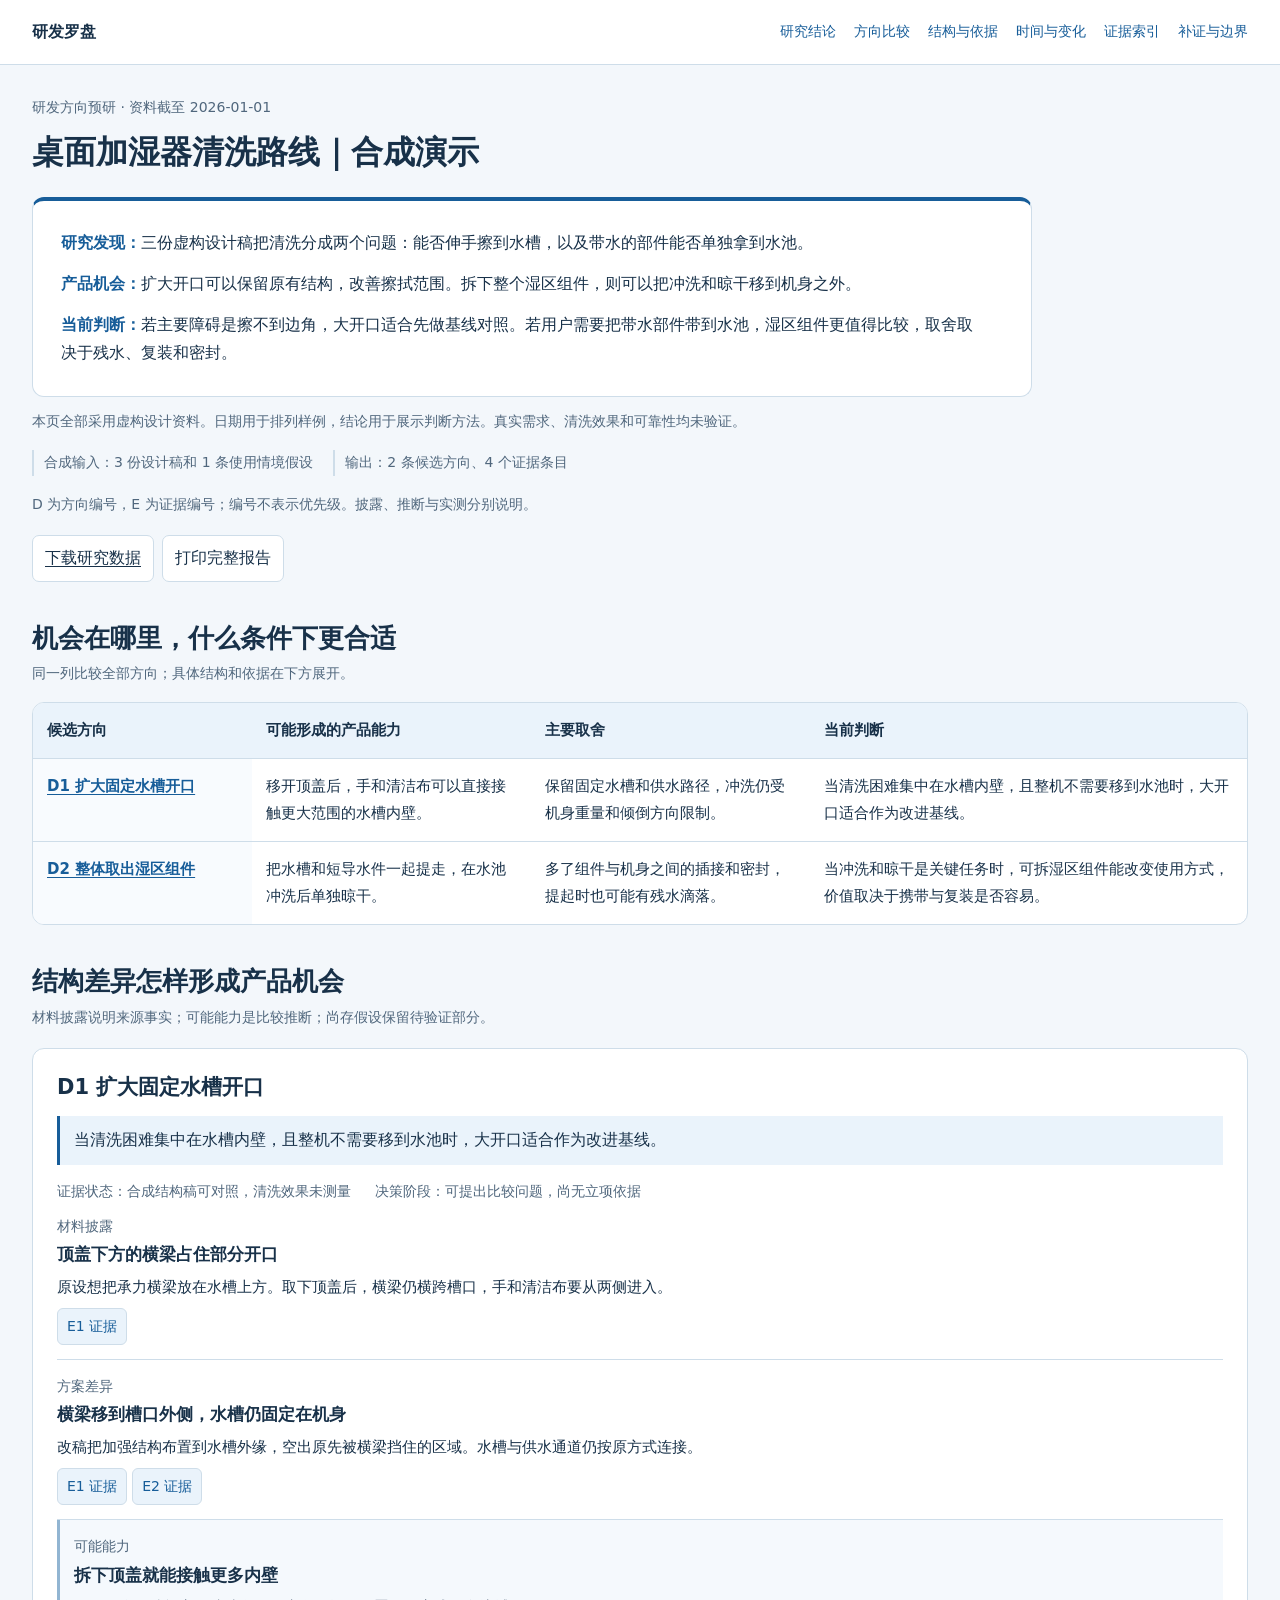
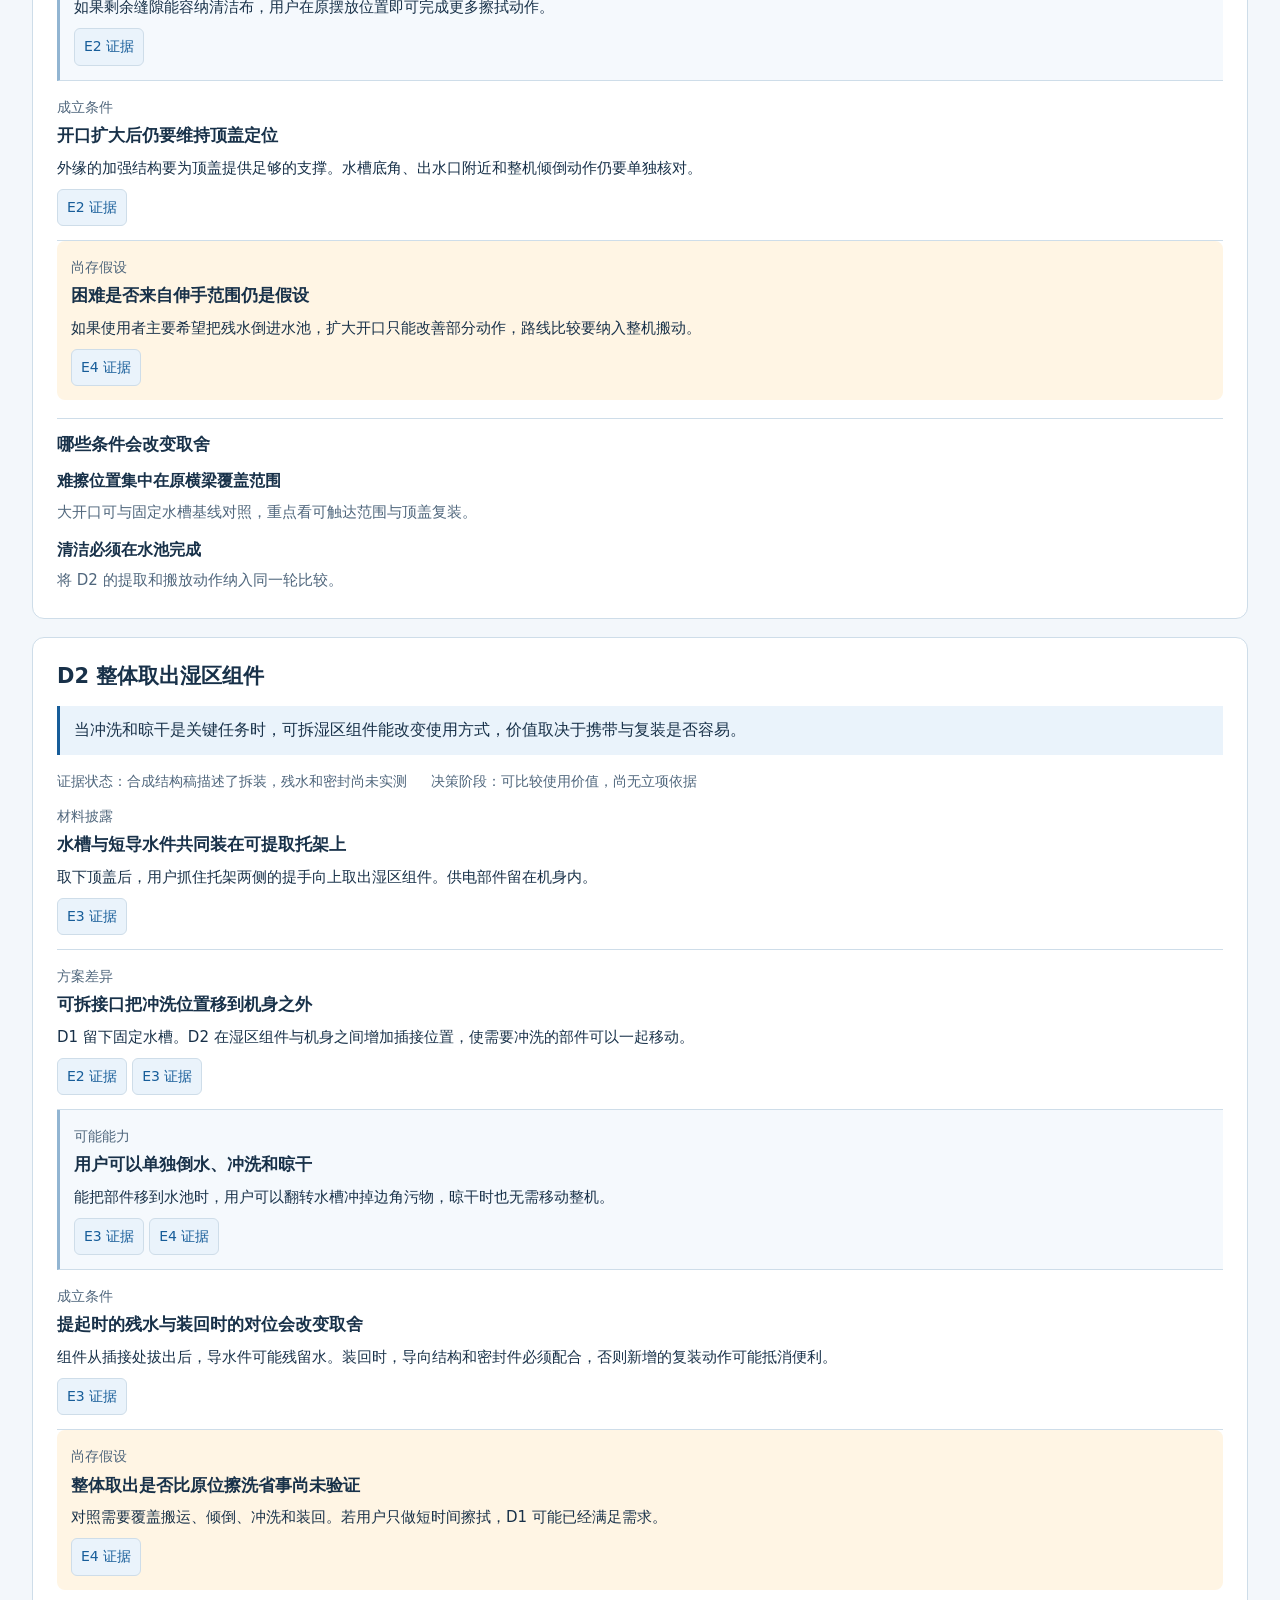
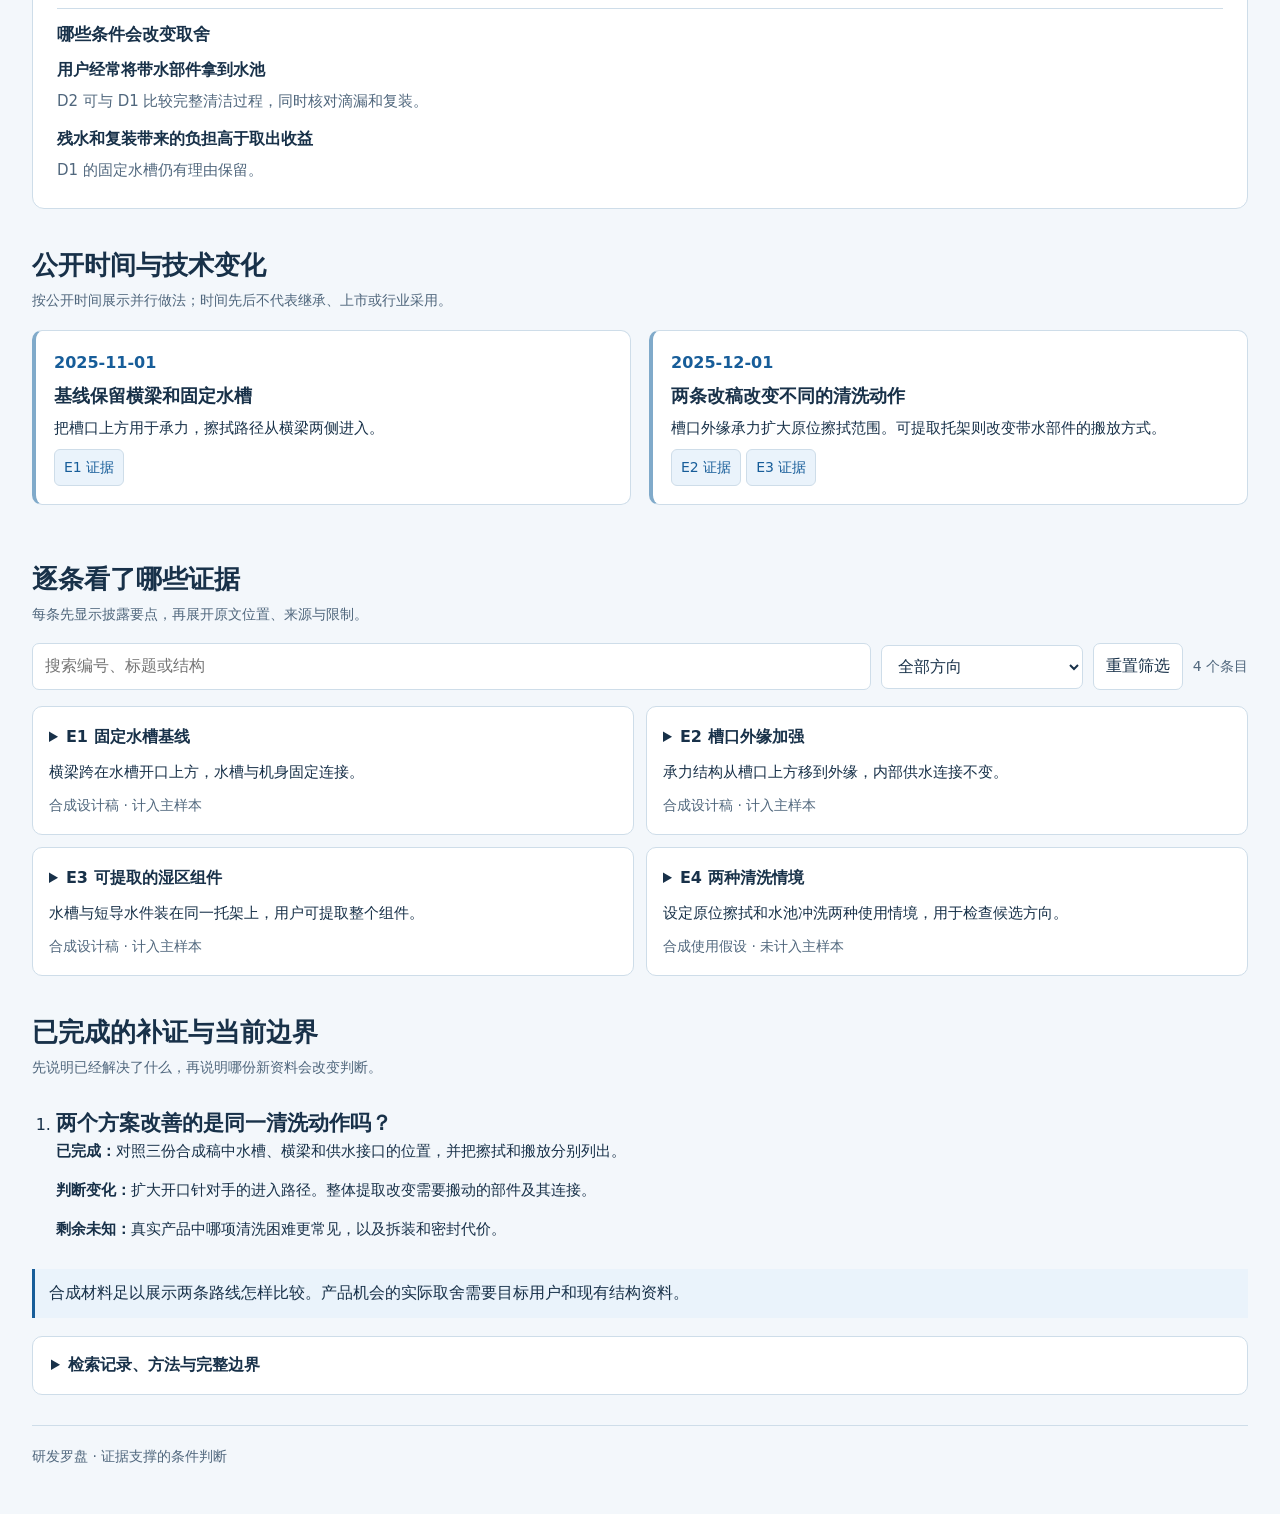
==== docs/index.html @ a33ac0f5 "Publish R&D Compass v0.3.1 with bilingual guides and offline demo" ====
<!doctype html>
<html lang="zh-CN"><head><meta charset="utf-8"><meta name="viewport" content="width=device-width,initial-scale=1"><title>桌面加湿器清洗路线｜合成演示</title><style>
:root{color-scheme:light;--paper:#fff;--wash:#f3f7fb;--ink:#183149;--muted:#50677d;--accent:#175d99;--line:#cedde9;--tint:#eaf3fb;--hypothesis:#fff5e4;--body:16px;--small:14px;--radius:12px;--space:24px;--motion:140ms}
*{box-sizing:border-box}p,li,td,dd{overflow-wrap:anywhere}.period,.route-grid>*{min-width:0}.figure-scroll{overflow-x:auto}.figure-hint{display:none}.figure-scroll img{min-width:600px}.figure-scroll:focus-visible{outline-offset:-3px}html{scroll-padding-top:94px;scroll-behavior:smooth}body{margin:0;background:var(--wash);color:var(--ink);font:var(--body)/1.8 "Microsoft YaHei UI","PingFang SC",system-ui,sans-serif}a{color:var(--accent);text-underline-offset:3px}button,input,select{font:inherit}button,summary{cursor:pointer}button,a,input,select{touch-action:manipulation}:focus-visible{outline:3px solid #3188cc;outline-offset:3px}[hidden]{display:none!important}h1,h2,h3,h4,p{margin:0}h1,h2,h3,h4{line-height:1.4}h1{font-size:32px;text-wrap:balance}h2{font-size:26px}h3{font-size:21px}h4{font-size:17px}p+p{margin-top:12px}.wrap{max-width:1240px;width:calc(100% - 64px);margin:auto}.top{position:sticky;top:0;z-index:10;background:var(--paper);border-bottom:1px solid var(--line)}.top .wrap{display:flex;gap:20px;align-items:center;justify-content:space-between;min-height:64px}.brand{font-weight:800;white-space:nowrap}.top nav{display:flex;gap:18px;flex-wrap:wrap}.top a{text-decoration:none;font-size:var(--small)}main{padding:30px 0 45px}.meta{color:var(--muted);font-size:var(--small);margin-bottom:10px}.executive{max-width:1000px;background:var(--paper);border:1px solid var(--line);border-top:4px solid var(--accent);border-radius:var(--radius);padding:28px;margin:22px 0 12px}.executive p{max-width:90ch}.executive strong{color:var(--accent)}.boundary,.key{font-size:var(--small);color:var(--muted);max-width:95ch}.key{margin-top:10px}.scope{display:flex;flex-wrap:wrap;gap:8px 20px;margin:16px 0;font-size:var(--small);color:var(--muted)}.scope span{border-left:2px solid var(--line);padding-left:10px}.toolbar{display:flex;gap:8px;flex-wrap:wrap;margin:18px 0}.btn,select,input{padding:8px 12px;border:1px solid var(--line);border-radius:7px;background:var(--paper);color:var(--ink);min-height:44px}.btn:hover{background:var(--tint);transition:background var(--motion)}section{margin-top:38px}.section-head{margin-bottom:16px}.section-head p{color:var(--muted);font-size:var(--small);margin-top:5px}.table-wrap{overflow:auto;background:var(--paper);border:1px solid var(--line);border-radius:var(--radius)}table{border-collapse:collapse;width:100%;table-layout:fixed;font-size:15px}th,td{text-align:left;padding:14px;vertical-align:top;border-bottom:1px solid var(--line);overflow-wrap:anywhere}thead th{background:var(--tint)}tbody tr:last-child>*{border-bottom:0}tbody th{width:18%;background:#f8fbfe}.comparison th:first-child{width:18%}.comparison [data-column="0"],.comparison [data-column="1"]{width:23%}.comparison [data-column="2"]{width:36%}.compare-control{display:none}.route{background:var(--paper);border:1px solid var(--line);border-radius:var(--radius);padding:24px;margin-top:18px;scroll-margin-top:92px}.judgment{border-left:3px solid var(--accent);padding:10px 14px;background:var(--tint);margin:14px 0}.states{display:flex;gap:10px 24px;flex-wrap:wrap;font-size:var(--small);color:var(--muted);margin:10px 0}.route-grid{display:grid;grid-template-columns:minmax(600px,1.1fr) minmax(0,1fr);gap:24px;align-items:start}.route-grid{row-gap:0}.route-grid>.steps{display:contents}.route-grid>figure{grid-column:1;grid-row:1 / span 2}.route-grid>.steps>li{grid-column:1 / -1}.route-grid>.steps>li:nth-child(1){grid-column:2;grid-row:1}.route-grid>.steps>li:nth-child(2){grid-column:2;grid-row:2}.steps li:nth-child(n+3) p{max-width:100ch}.route-grid.no-figure{grid-template-columns:1fr}.route-grid.no-figure>.steps>li{grid-column:1;grid-row:auto}.route figure{margin:0;border:1px solid var(--line);border-radius:10px;overflow:hidden}.route figure img{display:block;width:100%;height:auto;background:var(--wash)}figcaption{padding:12px;font-size:var(--small);color:var(--muted)}.steps{list-style:none;margin:0;padding:0}.steps li{padding:14px 0;border-bottom:1px solid var(--line)}.steps li:first-child{padding-top:0}.steps li:last-child{border:0}.step-role{font-size:var(--small);color:var(--muted);display:block;margin-bottom:4px}.steps p{font-size:15px;margin-top:7px}.steps li:nth-child(3){background:#f5f9fd;padding:14px;border-left:3px solid #92b5d2}.steps li:nth-child(5){background:var(--hypothesis);padding:14px;border-radius:8px}.e-link{display:inline-block;border:1px solid var(--line);border-radius:6px;background:var(--tint);padding:5px 9px;margin:7px 5px 0 0;font-size:var(--small);text-decoration:none;min-height:36px}.conditions{margin-top:18px;border-top:1px solid var(--line);padding-top:14px}.conditions h4{margin-bottom:8px}.conditions dl{margin:0}.conditions dt{font-weight:750;margin-top:10px}.conditions dd{margin:3px 0 0;color:var(--muted);font-size:15px}.timeline{list-style:none;display:grid;grid-template-columns:1fr 1fr;gap:18px;margin:0;padding:0}.timeline li{background:var(--paper);border:1px solid var(--line);border-left:4px solid #80aaca;border-radius:10px;padding:18px}.timeline time{font-variant-numeric:tabular-nums;color:var(--accent);font-weight:750}.timeline h3{font-size:18px;margin:6px 0}.timeline p{font-size:15px}.periods{display:grid;grid-template-columns:repeat(3,1fr);gap:14px;margin:18px 0}.period{background:var(--paper);border:1px solid var(--line);border-radius:10px;padding:18px}.period h3{font-size:18px;margin:6px 0}.period p{font-size:var(--small)}.filter{display:flex;gap:10px;align-items:center;flex-wrap:wrap;margin:16px 0}.filter input{flex:1;min-width:180px}.filter output{font-size:var(--small);color:var(--muted)}.evidence-list{display:grid;grid-template-columns:1fr 1fr;gap:12px}.evidence-item{border:1px solid var(--line);border-radius:10px;background:var(--paper);overflow:hidden;scroll-margin-top:94px}.evidence-item summary{padding:16px;list-style-position:inside}.evidence-item summary strong{font-size:16px}.e-summary{display:block;font-size:15px;font-weight:400;margin:7px 0}.e-meta{display:block;font-size:var(--small);color:var(--muted)}.e-detail{padding:0 18px 18px;font-size:15px}.e-detail p{margin-top:9px}.e-detail strong{color:var(--accent)}.empty{padding:22px;border:1px dashed var(--line);border-radius:10px;color:var(--muted);background:var(--paper)}.worklog{margin:0;padding-left:24px}.worklog li{padding:12px 0}.worklog p{font-size:15px}.appendix{background:var(--paper);border:1px solid var(--line);border-radius:10px;margin-top:18px}.appendix summary{padding:14px 18px;font-weight:750}.appendix-body{padding:0 18px 18px;font-size:var(--small)}.appendix-body p{white-space:pre-wrap;margin-top:10px}footer{border-top:1px solid var(--line);padding-top:18px;margin-top:30px;color:var(--muted);font-size:var(--small)}
@media(max-width:1100px){.wrap{width:calc(100% - 40px)}.top .wrap{gap:12px}.top nav{gap:12px}.route-grid{grid-template-columns:1fr}.route-grid>figure,.route-grid>.steps>li:nth-child(n){grid-column:1;grid-row:auto}.route figure{max-width:700px}}
@media(max-width:800px){.route-grid{grid-template-columns:1fr}.route figure{max-width:600px}.periods{grid-template-columns:1fr}.compare-control{display:flex;gap:10px;align-items:center;margin-bottom:10px}.comparison:not([data-field="0"]) [data-column="0"],.comparison:not([data-field="1"]) [data-column="1"],.comparison:not([data-field="2"]) [data-column="2"]{display:none}.comparison th:first-child{width:34%}.comparison [data-column]{width:66%}}
@media(max-width:620px){.figure-hint{display:block;margin-bottom:5px;font-weight:700}.wrap{width:calc(100% - 28px)}.top .wrap{align-items:flex-start;flex-direction:column;padding:10px 0;gap:5px}.top nav{gap:4px 13px}.top a{font-size:13px}main{padding-top:22px}h1{font-size:27px}h2{font-size:23px}.executive{padding:18px;margin-top:16px}.route{padding:17px}.timeline,.evidence-list{grid-template-columns:1fr}.states{display:block}.states span{display:block}.comparison th,.comparison td{padding:11px;font-size:14px}.comparison th:first-child{width:32%}.table-wrap.generic table,.table-wrap.generic tbody,.table-wrap.generic tr,.table-wrap.generic td{display:block;width:100%}.table-wrap.generic thead{display:none}.table-wrap.generic td{border:0;padding:6px 12px}.table-wrap.generic tr{padding:10px 0;border-bottom:1px solid var(--line)}.table-wrap.generic td::before{content:attr(data-label) '：';font-weight:750}.route-grid{gap:16px}section{margin-top:30px}}
@media(prefers-reduced-motion:reduce){html{scroll-behavior:auto}*{transition:none!important}}
@media print{.top,.toolbar,.filter,.compare-control{display:none!important}body{background:white;font-size:11pt}.wrap{width:100%;max-width:none}main{padding:0}.executive,.route{break-inside:auto}.comparison [data-column]{display:table-cell!important}.comparison th:first-child{width:18%}.evidence-list,.timeline,.periods{display:block}.evidence-item,.timeline li,.period{break-inside:avoid;margin-bottom:12px}.evidence-item .e-detail{display:block}.table-wrap{overflow:visible}.route-grid{display:block}.route-grid>.steps{display:block}.route figure{max-width:600px;margin:10px 0}.figure-scroll{overflow:visible}.figure-scroll img{min-width:0}.empty{display:none}.steps li{break-inside:avoid}a{color:var(--ink)}}
</style></head><body><div id="content"><header class="top"><div class="wrap"><span class="brand">研发罗盘</span><nav aria-label="报告目录"><a href="#summary">研究结论</a><a href="#compare">方向比较</a><a href="#routes">结构与依据</a><a href="#timeline">时间与变化</a><a href="#evidence">证据索引</a><a href="#next">补证与边界</a></nav></div></header><main class="wrap"><div id="summary"><p class="meta">研发方向预研 · 资料截至 2026-01-01</p><h1>桌面加湿器清洗路线｜合成演示</h1><div class="executive"><p><strong>研究发现：</strong>三份虚构设计稿把清洗分成两个问题：能否伸手擦到水槽，以及带水的部件能否单独拿到水池。</p><p><strong>产品机会：</strong>扩大开口可以保留原有结构，改善擦拭范围。拆下整个湿区组件，则可以把冲洗和晾干移到机身之外。</p><p><strong>当前判断：</strong>若主要障碍是擦不到边角，大开口适合先做基线对照。若用户需要把带水部件带到水池，湿区组件更值得比较，取舍取决于残水、复装和密封。</p></div><p class="boundary">本页全部采用虚构设计资料。日期用于排列样例，结论用于展示判断方法。真实需求、清洗效果和可靠性均未验证。</p><div class="scope"><span>合成输入：3 份设计稿和 1 条使用情境假设</span><span>输出：2 条候选方向、4 个证据条目</span></div><p class="key">D 为方向编号，E 为证据编号；编号不表示优先级。披露、推断与实测分别说明。</p><div class="toolbar"><a class="btn" id="data-download" download="research-data.json">下载研究数据</a><button class="btn" id="print">打印完整报告</button></div></div><section id="compare"><div class="section-head"><h2>机会在哪里，什么条件下更合适</h2><p>同一列比较全部方向；具体结构和依据在下方展开。</p></div><label class="compare-control">比较项<select id="compare-field"><option value="0" >可能形成的产品能力</option><option value="1" >主要取舍</option><option value="2" selected>当前判断</option></select></label><div class="table-wrap"><table class="comparison" data-field="2"><thead><tr><th>候选方向</th><th data-column="0">可能形成的产品能力</th><th data-column="1">主要取舍</th><th data-column="2">当前判断</th></tr></thead><tbody><tr><th scope="row"><a href="#r-D1">D1 扩大固定水槽开口</a></th><td data-column="0">移开顶盖后，手和清洁布可以直接接触更大范围的水槽内壁。</td><td data-column="1">保留固定水槽和供水路径，冲洗仍受机身重量和倾倒方向限制。</td><td data-column="2">当清洗困难集中在水槽内壁，且整机不需要移到水池时，大开口适合作为改进基线。</td></tr><tr><th scope="row"><a href="#r-D2">D2 整体取出湿区组件</a></th><td data-column="0">把水槽和短导水件一起提走，在水池冲洗后单独晾干。</td><td data-column="1">多了组件与机身之间的插接和密封，提起时也可能有残水滴落。</td><td data-column="2">当冲洗和晾干是关键任务时，可拆湿区组件能改变使用方式，价值取决于携带与复装是否容易。</td></tr></tbody></table></div></section><section id="routes"><div class="section-head"><h2>结构差异怎样形成产品机会</h2><p>材料披露说明来源事实；可能能力是比较推断；尚存假设保留待验证部分。</p></div><article class="route" id="r-D1"><h3>D1 扩大固定水槽开口</h3><p class="judgment">当清洗困难集中在水槽内壁，且整机不需要移到水池时，大开口适合作为改进基线。</p><div class="states"><span>证据状态：合成结构稿可对照，清洗效果未测量</span><span>决策阶段：可提出比较问题，尚无立项依据</span></div><div class="route-grid no-figure"><ol class="steps"><li><span class="step-role">材料披露</span><h4>顶盖下方的横梁占住部分开口</h4><p>原设想把承力横梁放在水槽上方。取下顶盖后，横梁仍横跨槽口，手和清洁布要从两侧进入。</p><a class="e-link" href="#e-E1">E1 证据</a></li><li><span class="step-role">方案差异</span><h4>横梁移到槽口外侧，水槽仍固定在机身</h4><p>改稿把加强结构布置到水槽外缘，空出原先被横梁挡住的区域。水槽与供水通道仍按原方式连接。</p><a class="e-link" href="#e-E1">E1 证据</a><a class="e-link" href="#e-E2">E2 证据</a></li><li><span class="step-role">可能能力</span><h4>拆下顶盖就能接触更多内壁</h4><p>如果剩余缝隙能容纳清洁布，用户在原摆放位置即可完成更多擦拭动作。</p><a class="e-link" href="#e-E2">E2 证据</a></li><li><span class="step-role">成立条件</span><h4>开口扩大后仍要维持顶盖定位</h4><p>外缘的加强结构要为顶盖提供足够的支撑。水槽底角、出水口附近和整机倾倒动作仍要单独核对。</p><a class="e-link" href="#e-E2">E2 证据</a></li><li><span class="step-role">尚存假设</span><h4>困难是否来自伸手范围仍是假设</h4><p>如果使用者主要希望把残水倒进水池，扩大开口只能改善部分动作，路线比较要纳入整机搬动。</p><a class="e-link" href="#e-E4">E4 证据</a></li></ol></div><div class="conditions"><h4>哪些条件会改变取舍</h4><dl><dt>难擦位置集中在原横梁覆盖范围</dt><dd>大开口可与固定水槽基线对照，重点看可触达范围与顶盖复装。</dd><dt>清洁必须在水池完成</dt><dd>将 D2 的提取和搬放动作纳入同一轮比较。</dd></dl></div></article><article class="route" id="r-D2"><h3>D2 整体取出湿区组件</h3><p class="judgment">当冲洗和晾干是关键任务时，可拆湿区组件能改变使用方式，价值取决于携带与复装是否容易。</p><div class="states"><span>证据状态：合成结构稿描述了拆装，残水和密封尚未实测</span><span>决策阶段：可比较使用价值，尚无立项依据</span></div><div class="route-grid no-figure"><ol class="steps"><li><span class="step-role">材料披露</span><h4>水槽与短导水件共同装在可提取托架上</h4><p>取下顶盖后，用户抓住托架两侧的提手向上取出湿区组件。供电部件留在机身内。</p><a class="e-link" href="#e-E3">E3 证据</a></li><li><span class="step-role">方案差异</span><h4>可拆接口把冲洗位置移到机身之外</h4><p>D1 留下固定水槽。D2 在湿区组件与机身之间增加插接位置，使需要冲洗的部件可以一起移动。</p><a class="e-link" href="#e-E2">E2 证据</a><a class="e-link" href="#e-E3">E3 证据</a></li><li><span class="step-role">可能能力</span><h4>用户可以单独倒水、冲洗和晾干</h4><p>能把部件移到水池时，用户可以翻转水槽冲掉边角污物，晾干时也无需移动整机。</p><a class="e-link" href="#e-E3">E3 证据</a><a class="e-link" href="#e-E4">E4 证据</a></li><li><span class="step-role">成立条件</span><h4>提起时的残水与装回时的对位会改变取舍</h4><p>组件从插接处拔出后，导水件可能残留水。装回时，导向结构和密封件必须配合，否则新增的复装动作可能抵消便利。</p><a class="e-link" href="#e-E3">E3 证据</a></li><li><span class="step-role">尚存假设</span><h4>整体取出是否比原位擦洗省事尚未验证</h4><p>对照需要覆盖搬运、倾倒、冲洗和装回。若用户只做短时间擦拭，D1 可能已经满足需求。</p><a class="e-link" href="#e-E4">E4 证据</a></li></ol></div><div class="conditions"><h4>哪些条件会改变取舍</h4><dl><dt>用户经常将带水部件拿到水池</dt><dd>D2 可与 D1 比较完整清洁过程，同时核对滴漏和复装。</dd><dt>残水和复装带来的负担高于取出收益</dt><dd>D1 的固定水槽仍有理由保留。</dd></dl></div></article></section><section id="timeline"><div class="section-head"><h2>公开时间与技术变化</h2><p>按公开时间展示并行做法；时间先后不代表继承、上市或行业采用。</p></div><ol class="timeline"><li><time datetime="2025-11-01">2025-11-01</time><h3>基线保留横梁和固定水槽</h3><p>把槽口上方用于承力，擦拭路径从横梁两侧进入。</p><a class="e-link" href="#e-E1">E1 证据</a></li><li><time datetime="2025-12-01">2025-12-01</time><h3>两条改稿改变不同的清洗动作</h3><p>槽口外缘承力扩大原位擦拭范围。可提取托架则改变带水部件的搬放方式。</p><a class="e-link" href="#e-E2">E2 证据</a><a class="e-link" href="#e-E3">E3 证据</a></li></ol><div class="periods"></div></section><section id="evidence"><div class="section-head"><h2>逐条看了哪些证据</h2><p>每条先显示披露要点，再展开原文位置、来源与限制。</p></div><div class="filter"><input id="e-search" type="search" aria-label="搜索证据" placeholder="搜索编号、标题或结构"><select id="e-filter" aria-label="按方向筛选"><option value="">全部方向</option><option value="D1">D1 扩大固定水槽开口</option><option value="D2">D2 整体取出湿区组件</option></select><button class="btn" id="e-reset">重置筛选</button><output id="e-count" aria-live="polite">4 个条目</output></div><div class="evidence-list"><details class="evidence-item" id="e-E1" data-routes="D1"><summary><strong>E1 固定水槽基线</strong><span class="e-summary">横梁跨在水槽开口上方，水槽与机身固定连接。</span><span class="e-meta">合成设计稿 · 计入主样本</span></summary><div class="e-detail"><p></p><p></p><p><strong>原文位置：</strong>虚构稿 A，第 1 段</p><p>顶盖可以取下。支撑横梁固定在水槽两侧，跨过槽口。水槽与机身内的供水通道相连。</p><p><strong>判断边界：</strong>未设定槽口尺寸，也没有清洁观察。</p></div></details><details class="evidence-item" id="e-E2" data-routes="D1 D2"><summary><strong>E2 槽口外缘加强</strong><span class="e-summary">承力结构从槽口上方移到外缘，内部供水连接不变。</span><span class="e-meta">合成设计稿 · 计入主样本</span></summary><div class="e-detail"><p></p><p></p><p><strong>原文位置：</strong>虚构稿 B，第 1 段</p><p>水槽两侧外缘设置加强结构，顶盖在外缘定位。水槽固定位置和供水连接沿用虚构稿 A。</p><p><strong>判断边界：</strong>结构稿没有给出变形或清洁对照结果。</p></div></details><details class="evidence-item" id="e-E3" data-routes="D2"><summary><strong>E3 可提取的湿区组件</strong><span class="e-summary">水槽与短导水件装在同一托架上，用户可提取整个组件。</span><span class="e-meta">合成设计稿 · 计入主样本</span></summary><div class="e-detail"><p></p><p></p><p><strong>原文位置：</strong>虚构稿 C，第 1 段</p><p>托架两侧设提手。向上提起托架时，托架底部的短导水件与机身接口分离。装回时由导向槽定位。</p><p><strong>判断边界：</strong>未规定残水处置、密封寿命和复装力。</p></div></details><details class="evidence-item" id="e-E4" data-routes="D1 D2"><summary><strong>E4 两种清洗情境</strong><span class="e-summary">设定原位擦拭和水池冲洗两种使用情境，用于检查候选方向。</span><span class="e-meta">合成使用假设 · 未计入主样本</span></summary><div class="e-detail"><p></p><p></p><p><strong>原文位置：</strong>虚构场景卡，清洁段</p><p>情境一只擦去水槽边缘的水迹。情境二把带水部件搬到水池，倒水、冲洗和晾干后再装回。</p><p><strong>判断边界：</strong>情境由演示编写者设定，出现频率和实际困难未知。</p></div></details></div><p class="empty" id="e-empty" hidden>没有匹配的证据，可更换关键词或重置筛选。</p></section><section id="next"><div class="section-head"><h2>已完成的补证与当前边界</h2><p>先说明已经解决了什么，再说明哪份新资料会改变判断。</p></div><ol class="worklog"><li><h3>两个方案改善的是同一清洗动作吗？</h3><p><strong>已完成：</strong>对照三份合成稿中水槽、横梁和供水接口的位置，并把擦拭和搬放分别列出。</p><p><strong>判断变化：</strong>扩大开口针对手的进入路径。整体提取改变需要搬动的部件及其连接。</p><p><strong>剩余未知：</strong>真实产品中哪项清洗困难更常见，以及拆装和密封代价。</p></li></ol><p class="judgment">合成材料足以展示两条路线怎样比较。产品机会的实际取舍需要目标用户和现有结构资料。</p><details class="appendix"><summary>检索记录、方法与完整边界</summary><div class="appendix-body"><p>全部输入由本项目为演示编写。离线生成报告时使用这些材料，不发起检索或模型调用。</p></div></details></section><footer>研发罗盘 · 证据支撑的条件判断</footer></main></div>
<noscript><style>.comparison [data-column]{display:table-cell!important}.comparison{min-width:740px}.compare-control,.filter,.toolbar{display:none!important}</style><p class="wrap">脚本未启用；正文、证据详情和来源仍可阅读，筛选暂不可用。</p></noscript>
<script id="report-data" type="application/json">{"schema_version": 1, "title": "桌面加湿器清洗路线｜合成演示", "cutoff": "2026-01-01", "finding": "三份虚构设计稿把清洗分成两个问题：能否伸手擦到水槽，以及带水的部件能否单独拿到水池。", "opportunity": "扩大开口可以保留原有结构，改善擦拭范围。拆下整个湿区组件，则可以把冲洗和晾干移到机身之外。", "judgment": "若主要障碍是擦不到边角，大开口适合先做基线对照。若用户需要把带水部件带到水池，湿区组件更值得比较，取舍取决于残水、复装和密封。", "boundary": "本页全部采用虚构设计资料。日期用于排列样例，结论用于展示判断方法。真实需求、清洗效果和可靠性均未验证。", "scope": ["合成输入：3 份设计稿和 1 条使用情境假设", "输出：2 条候选方向、4 个证据条目"], "directions": [{"id": "D1", "name": "扩大固定水槽开口", "benefit": "移开顶盖后，手和清洁布可以直接接触更大范围的水槽内壁。", "tradeoff": "保留固定水槽和供水路径，冲洗仍受机身重量和倾倒方向限制。", "judgment": "当清洗困难集中在水槽内壁，且整机不需要移到水池时，大开口适合作为改进基线。", "evidence_state": "合成结构稿可对照，清洗效果未测量", "decision_state": "可提出比较问题，尚无立项依据", "reasoning": [{"title": "顶盖下方的横梁占住部分开口", "text": "原设想把承力横梁放在水槽上方。取下顶盖后，横梁仍横跨槽口，手和清洁布要从两侧进入。", "evidence": ["E1"]}, {"title": "横梁移到槽口外侧，水槽仍固定在机身", "text": "改稿把加强结构布置到水槽外缘，空出原先被横梁挡住的区域。水槽与供水通道仍按原方式连接。", "evidence": ["E1", "E2"]}, {"title": "拆下顶盖就能接触更多内壁", "text": "如果剩余缝隙能容纳清洁布，用户在原摆放位置即可完成更多擦拭动作。", "evidence": ["E2"]}, {"title": "开口扩大后仍要维持顶盖定位", "text": "外缘的加强结构要为顶盖提供足够的支撑。水槽底角、出水口附近和整机倾倒动作仍要单独核对。", "evidence": ["E2"]}, {"title": "困难是否来自伸手范围仍是假设", "text": "如果使用者主要希望把残水倒进水池，扩大开口只能改善部分动作，路线比较要纳入整机搬动。", "evidence": ["E4"]}], "conditions": [{"if": "难擦位置集中在原横梁覆盖范围", "then": "大开口可与固定水槽基线对照，重点看可触达范围与顶盖复装。"}, {"if": "清洁必须在水池完成", "then": "将 D2 的提取和搬放动作纳入同一轮比较。"}]}, {"id": "D2", "name": "整体取出湿区组件", "benefit": "把水槽和短导水件一起提走，在水池冲洗后单独晾干。", "tradeoff": "多了组件与机身之间的插接和密封，提起时也可能有残水滴落。", "judgment": "当冲洗和晾干是关键任务时，可拆湿区组件能改变使用方式，价值取决于携带与复装是否容易。", "evidence_state": "合成结构稿描述了拆装，残水和密封尚未实测", "decision_state": "可比较使用价值，尚无立项依据", "reasoning": [{"title": "水槽与短导水件共同装在可提取托架上", "text": "取下顶盖后，用户抓住托架两侧的提手向上取出湿区组件。供电部件留在机身内。", "evidence": ["E3"]}, {"title": "可拆接口把冲洗位置移到机身之外", "text": "D1 留下固定水槽。D2 在湿区组件与机身之间增加插接位置，使需要冲洗的部件可以一起移动。", "evidence": ["E2", "E3"]}, {"title": "用户可以单独倒水、冲洗和晾干", "text": "能把部件移到水池时，用户可以翻转水槽冲掉边角污物，晾干时也无需移动整机。", "evidence": ["E3", "E4"]}, {"title": "提起时的残水与装回时的对位会改变取舍", "text": "组件从插接处拔出后，导水件可能残留水。装回时，导向结构和密封件必须配合，否则新增的复装动作可能抵消便利。", "evidence": ["E3"]}, {"title": "整体取出是否比原位擦洗省事尚未验证", "text": "对照需要覆盖搬运、倾倒、冲洗和装回。若用户只做短时间擦拭，D1 可能已经满足需求。", "evidence": ["E4"]}], "conditions": [{"if": "用户经常将带水部件拿到水池", "then": "D2 可与 D1 比较完整清洁过程，同时核对滴漏和复装。"}, {"if": "残水和复装带来的负担高于取出收益", "then": "D1 的固定水槽仍有理由保留。"}]}], "evidence": [{"id": "E1", "title": "固定水槽基线", "summary": "横梁跨在水槽开口上方，水槽与机身固定连接。", "source_role": "合成设计稿", "in_sample": true, "location": "虚构稿 A，第 1 段", "disclosure": "顶盖可以取下。支撑横梁固定在水槽两侧，跨过槽口。水槽与机身内的供水通道相连。", "limitation": "未设定槽口尺寸，也没有清洁观察。", "directions": ["D1"]}, {"id": "E2", "title": "槽口外缘加强", "summary": "承力结构从槽口上方移到外缘，内部供水连接不变。", "source_role": "合成设计稿", "in_sample": true, "location": "虚构稿 B，第 1 段", "disclosure": "水槽两侧外缘设置加强结构，顶盖在外缘定位。水槽固定位置和供水连接沿用虚构稿 A。", "limitation": "结构稿没有给出变形或清洁对照结果。", "directions": ["D1", "D2"]}, {"id": "E3", "title": "可提取的湿区组件", "summary": "水槽与短导水件装在同一托架上，用户可提取整个组件。", "source_role": "合成设计稿", "in_sample": true, "location": "虚构稿 C，第 1 段", "disclosure": "托架两侧设提手。向上提起托架时，托架底部的短导水件与机身接口分离。装回时由导向槽定位。", "limitation": "未规定残水处置、密封寿命和复装力。", "directions": ["D2"]}, {"id": "E4", "title": "两种清洗情境", "summary": "设定原位擦拭和水池冲洗两种使用情境，用于检查候选方向。", "source_role": "合成使用假设", "in_sample": false, "location": "虚构场景卡，清洁段", "disclosure": "情境一只擦去水槽边缘的水迹。情境二把带水部件搬到水池，倒水、冲洗和晾干后再装回。", "limitation": "情境由演示编写者设定，出现频率和实际困难未知。", "directions": ["D1", "D2"]}], "timeline": [{"date": "2025-11-01", "title": "基线保留横梁和固定水槽", "change": "把槽口上方用于承力，擦拭路径从横梁两侧进入。", "evidence": ["E1"]}, {"date": "2025-12-01", "title": "两条改稿改变不同的清洗动作", "change": "槽口外缘承力扩大原位擦拭范围。可提取托架则改变带水部件的搬放方式。", "evidence": ["E2", "E3"]}], "worklog": [{"question": "两个方案改善的是同一清洗动作吗？", "action": "对照三份合成稿中水槽、横梁和供水接口的位置，并把擦拭和搬放分别列出。", "finding": "扩大开口针对手的进入路径。整体提取改变需要搬动的部件及其连接。", "remaining": "真实产品中哪项清洗困难更常见，以及拆装和密封代价。"}], "decision_boundary": "合成材料足以展示两条路线怎样比较。产品机会的实际取舍需要目标用户和现有结构资料。", "appendix": ["全部输入由本项目为演示编写。离线生成报告时使用这些材料，不发起检索或模型调用。"]}</script>
<script>
const data=JSON.parse(document.getElementById('report-data').textContent);
const field=document.getElementById('compare-field');field?.addEventListener('change',()=>document.querySelector('.comparison').dataset.field=field.value);
const search=document.getElementById('e-search'),filter=document.getElementById('e-filter');
const entries=[...document.querySelectorAll('.evidence-item')];
function filterEvidence(){const term=search.value.trim().toLowerCase();let count=0;entries.forEach(el=>{el.hidden=!(el.textContent.toLowerCase().includes(term)&&(!filter.value||el.dataset.routes.split(' ').includes(filter.value)));if(!el.hidden)count++});document.getElementById('e-count').textContent=count+' 个条目';document.getElementById('e-empty').hidden=count!==0}
search?.addEventListener('input',filterEvidence);filter?.addEventListener('change',filterEvidence);
document.getElementById('e-reset')?.addEventListener('click',()=>{search.value='';filter.value='';filterEvidence();search.focus()});
document.addEventListener('click',event=>{const link=event.target.closest('.e-link');if(!link)return;const el=document.getElementById(link.hash.slice(1));if(!el)return;search.value='';filter.value='';filterEvidence();el.open=true;requestAnimationFrame(()=>el.querySelector('summary').focus({preventScroll:true}))});
document.getElementById('print')?.addEventListener('click',()=>window.print());
let printState;window.addEventListener('beforeprint',()=>{if(printState)return;printState={details:[...document.querySelectorAll('details')].map(el=>[el,el.open]),entries:entries.map(el=>[el,el.hidden])};printState.details.forEach(([el])=>el.open=true);entries.forEach(el=>el.hidden=false)});
window.addEventListener('afterprint',()=>{if(!printState)return;printState.details.forEach(([el,open])=>el.open=open);printState.entries.forEach(([el,hidden])=>el.hidden=hidden);printState=null});
const download=document.getElementById('data-download');if(download)download.href='data:application/json;charset=utf-8,'+encodeURIComponent(JSON.stringify(data,null,2));
</script></body></html>
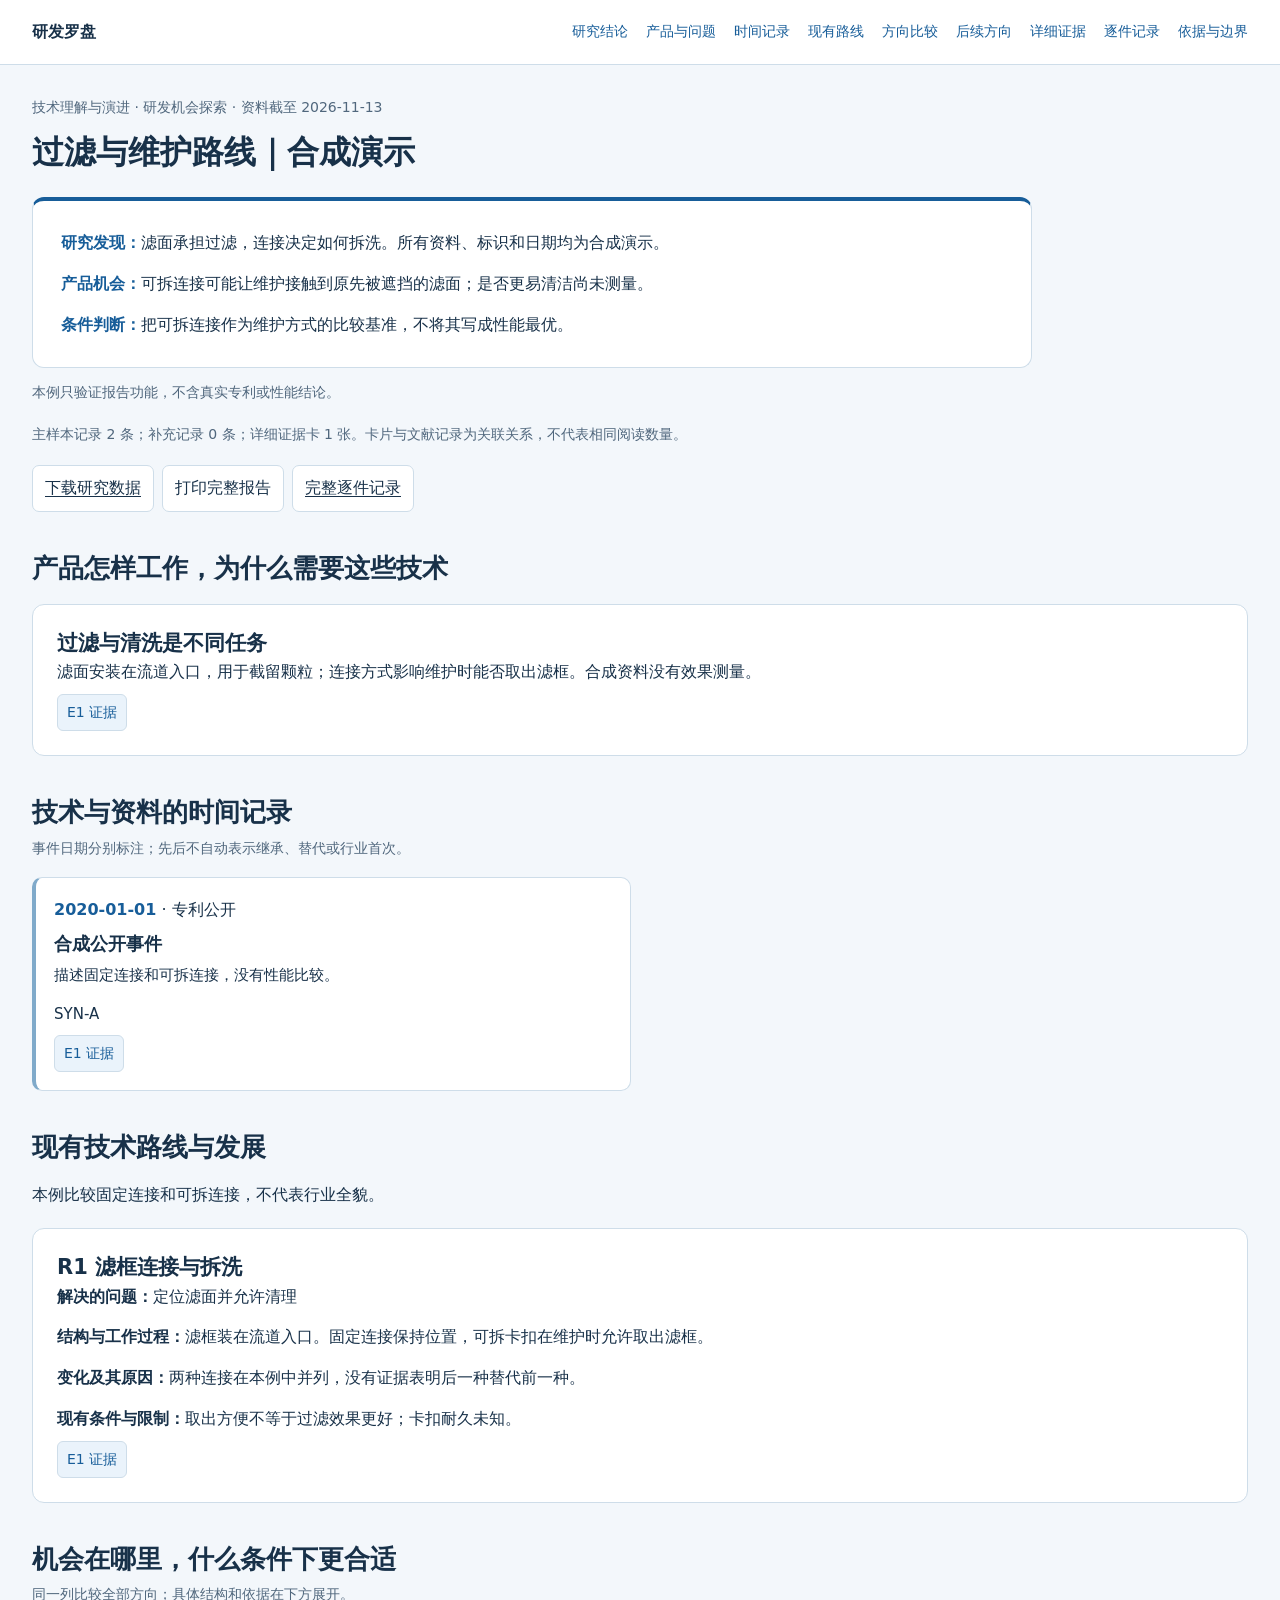
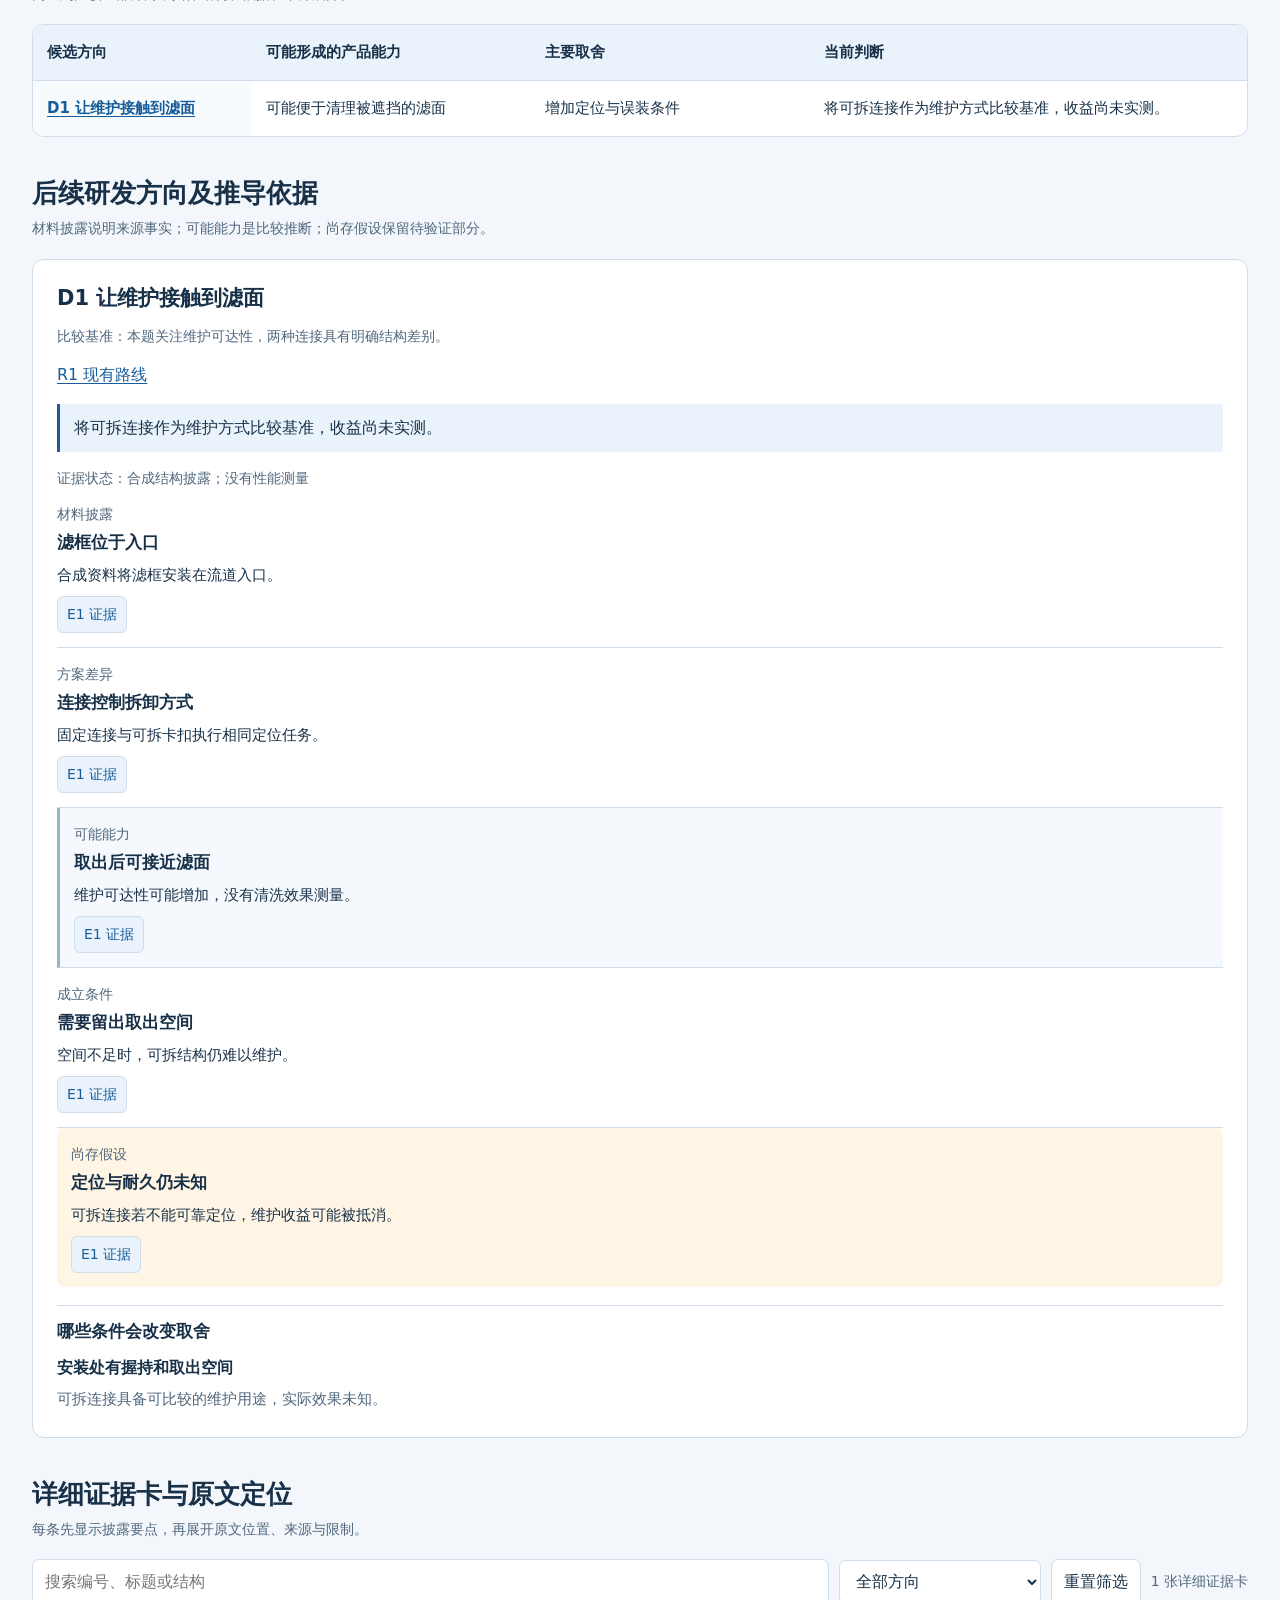
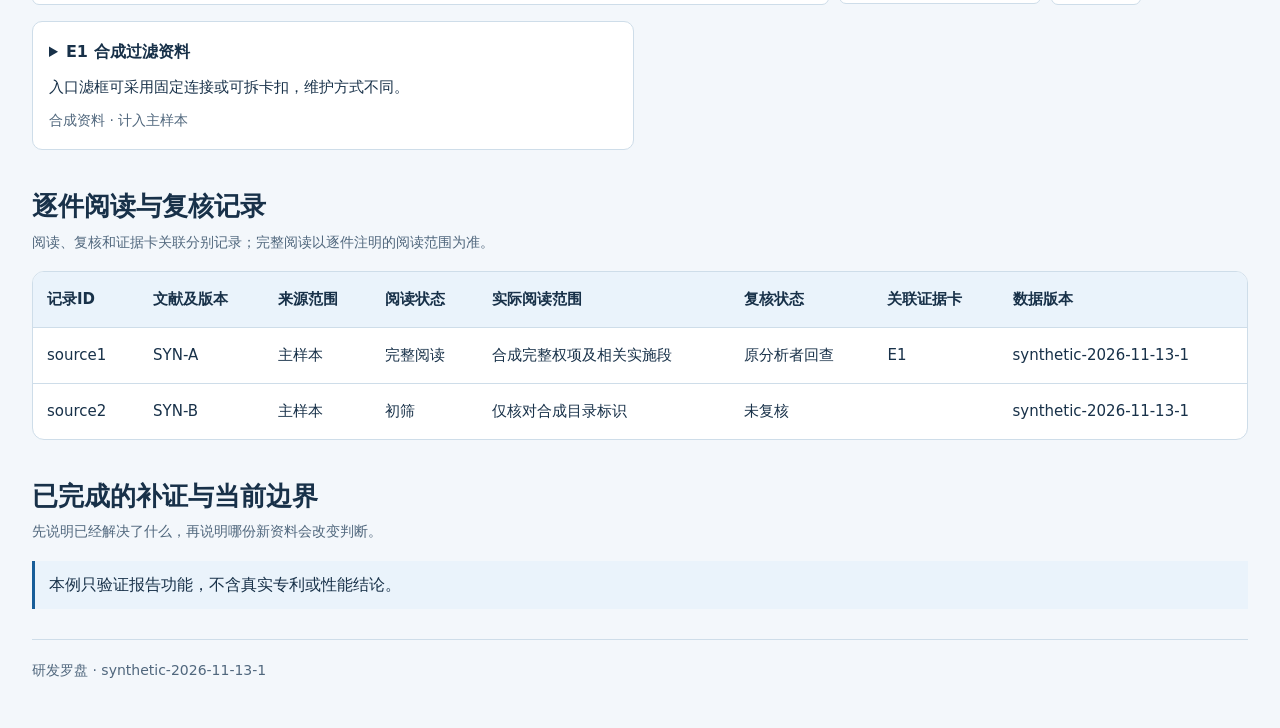
==== commit 5762c239: "Release rd-compass 0.4.0 with purpose-aware reports and WorkBuddy update package" ====
--- a/docs/index.html
+++ b/docs/index.html
@@ -1,26 +1,36 @@
-<!doctype html>
-<html lang="zh-CN"><head><meta charset="utf-8"><meta name="viewport" content="width=device-width,initial-scale=1"><title>桌面加湿器清洗路线｜合成演示</title><style>
-:root{color-scheme:light;--paper:#fff;--wash:#f3f7fb;--ink:#183149;--muted:#50677d;--accent:#175d99;--line:#cedde9;--tint:#eaf3fb;--hypothesis:#fff5e4;--body:16px;--small:14px;--radius:12px;--space:24px;--motion:140ms}
-*{box-sizing:border-box}p,li,td,dd{overflow-wrap:anywhere}.period,.route-grid>*{min-width:0}.figure-scroll{overflow-x:auto}.figure-hint{display:none}.figure-scroll img{min-width:600px}.figure-scroll:focus-visible{outline-offset:-3px}html{scroll-padding-top:94px;scroll-behavior:smooth}body{margin:0;background:var(--wash);color:var(--ink);font:var(--body)/1.8 "Microsoft YaHei UI","PingFang SC",system-ui,sans-serif}a{color:var(--accent);text-underline-offset:3px}button,input,select{font:inherit}button,summary{cursor:pointer}button,a,input,select{touch-action:manipulation}:focus-visible{outline:3px solid #3188cc;outline-offset:3px}[hidden]{display:none!important}h1,h2,h3,h4,p{margin:0}h1,h2,h3,h4{line-height:1.4}h1{font-size:32px;text-wrap:balance}h2{font-size:26px}h3{font-size:21px}h4{font-size:17px}p+p{margin-top:12px}.wrap{max-width:1240px;width:calc(100% - 64px);margin:auto}.top{position:sticky;top:0;z-index:10;background:var(--paper);border-bottom:1px solid var(--line)}.top .wrap{display:flex;gap:20px;align-items:center;justify-content:space-between;min-height:64px}.brand{font-weight:800;white-space:nowrap}.top nav{display:flex;gap:18px;flex-wrap:wrap}.top a{text-decoration:none;font-size:var(--small)}main{padding:30px 0 45px}.meta{color:var(--muted);font-size:var(--small);margin-bottom:10px}.executive{max-width:1000px;background:var(--paper);border:1px solid var(--line);border-top:4px solid var(--accent);border-radius:var(--radius);padding:28px;margin:22px 0 12px}.executive p{max-width:90ch}.executive strong{color:var(--accent)}.boundary,.key{font-size:var(--small);color:var(--muted);max-width:95ch}.key{margin-top:10px}.scope{display:flex;flex-wrap:wrap;gap:8px 20px;margin:16px 0;font-size:var(--small);color:var(--muted)}.scope span{border-left:2px solid var(--line);padding-left:10px}.toolbar{display:flex;gap:8px;flex-wrap:wrap;margin:18px 0}.btn,select,input{padding:8px 12px;border:1px solid var(--line);border-radius:7px;background:var(--paper);color:var(--ink);min-height:44px}.btn:hover{background:var(--tint);transition:background var(--motion)}section{margin-top:38px}.section-head{margin-bottom:16px}.section-head p{color:var(--muted);font-size:var(--small);margin-top:5px}.table-wrap{overflow:auto;background:var(--paper);border:1px solid var(--line);border-radius:var(--radius)}table{border-collapse:collapse;width:100%;table-layout:fixed;font-size:15px}th,td{text-align:left;padding:14px;vertical-align:top;border-bottom:1px solid var(--line);overflow-wrap:anywhere}thead th{background:var(--tint)}tbody tr:last-child>*{border-bottom:0}tbody th{width:18%;background:#f8fbfe}.comparison th:first-child{width:18%}.comparison [data-column="0"],.comparison [data-column="1"]{width:23%}.comparison [data-column="2"]{width:36%}.compare-control{display:none}.route{background:var(--paper);border:1px solid var(--line);border-radius:var(--radius);padding:24px;margin-top:18px;scroll-margin-top:92px}.judgment{border-left:3px solid var(--accent);padding:10px 14px;background:var(--tint);margin:14px 0}.states{display:flex;gap:10px 24px;flex-wrap:wrap;font-size:var(--small);color:var(--muted);margin:10px 0}.route-grid{display:grid;grid-template-columns:minmax(600px,1.1fr) minmax(0,1fr);gap:24px;align-items:start}.route-grid{row-gap:0}.route-grid>.steps{display:contents}.route-grid>figure{grid-column:1;grid-row:1 / span 2}.route-grid>.steps>li{grid-column:1 / -1}.route-grid>.steps>li:nth-child(1){grid-column:2;grid-row:1}.route-grid>.steps>li:nth-child(2){grid-column:2;grid-row:2}.steps li:nth-child(n+3) p{max-width:100ch}.route-grid.no-figure{grid-template-columns:1fr}.route-grid.no-figure>.steps>li{grid-column:1;grid-row:auto}.route figure{margin:0;border:1px solid var(--line);border-radius:10px;overflow:hidden}.route figure img{display:block;width:100%;height:auto;background:var(--wash)}figcaption{padding:12px;font-size:var(--small);color:var(--muted)}.steps{list-style:none;margin:0;padding:0}.steps li{padding:14px 0;border-bottom:1px solid var(--line)}.steps li:first-child{padding-top:0}.steps li:last-child{border:0}.step-role{font-size:var(--small);color:var(--muted);display:block;margin-bottom:4px}.steps p{font-size:15px;margin-top:7px}.steps li:nth-child(3){background:#f5f9fd;padding:14px;border-left:3px solid #92b5d2}.steps li:nth-child(5){background:var(--hypothesis);padding:14px;border-radius:8px}.e-link{display:inline-block;border:1px solid var(--line);border-radius:6px;background:var(--tint);padding:5px 9px;margin:7px 5px 0 0;font-size:var(--small);text-decoration:none;min-height:36px}.conditions{margin-top:18px;border-top:1px solid var(--line);padding-top:14px}.conditions h4{margin-bottom:8px}.conditions dl{margin:0}.conditions dt{font-weight:750;margin-top:10px}.conditions dd{margin:3px 0 0;color:var(--muted);font-size:15px}.timeline{list-style:none;display:grid;grid-template-columns:1fr 1fr;gap:18px;margin:0;padding:0}.timeline li{background:var(--paper);border:1px solid var(--line);border-left:4px solid #80aaca;border-radius:10px;padding:18px}.timeline time{font-variant-numeric:tabular-nums;color:var(--accent);font-weight:750}.timeline h3{font-size:18px;margin:6px 0}.timeline p{font-size:15px}.periods{display:grid;grid-template-columns:repeat(3,1fr);gap:14px;margin:18px 0}.period{background:var(--paper);border:1px solid var(--line);border-radius:10px;padding:18px}.period h3{font-size:18px;margin:6px 0}.period p{font-size:var(--small)}.filter{display:flex;gap:10px;align-items:center;flex-wrap:wrap;margin:16px 0}.filter input{flex:1;min-width:180px}.filter output{font-size:var(--small);color:var(--muted)}.evidence-list{display:grid;grid-template-columns:1fr 1fr;gap:12px}.evidence-item{border:1px solid var(--line);border-radius:10px;background:var(--paper);overflow:hidden;scroll-margin-top:94px}.evidence-item summary{padding:16px;list-style-position:inside}.evidence-item summary strong{font-size:16px}.e-summary{display:block;font-size:15px;font-weight:400;margin:7px 0}.e-meta{display:block;font-size:var(--small);color:var(--muted)}.e-detail{padding:0 18px 18px;font-size:15px}.e-detail p{margin-top:9px}.e-detail strong{color:var(--accent)}.empty{padding:22px;border:1px dashed var(--line);border-radius:10px;color:var(--muted);background:var(--paper)}.worklog{margin:0;padding-left:24px}.worklog li{padding:12px 0}.worklog p{font-size:15px}.appendix{background:var(--paper);border:1px solid var(--line);border-radius:10px;margin-top:18px}.appendix summary{padding:14px 18px;font-weight:750}.appendix-body{padding:0 18px 18px;font-size:var(--small)}.appendix-body p{white-space:pre-wrap;margin-top:10px}footer{border-top:1px solid var(--line);padding-top:18px;margin-top:30px;color:var(--muted);font-size:var(--small)}
-@media(max-width:1100px){.wrap{width:calc(100% - 40px)}.top .wrap{gap:12px}.top nav{gap:12px}.route-grid{grid-template-columns:1fr}.route-grid>figure,.route-grid>.steps>li:nth-child(n){grid-column:1;grid-row:auto}.route figure{max-width:700px}}
-@media(max-width:800px){.route-grid{grid-template-columns:1fr}.route figure{max-width:600px}.periods{grid-template-columns:1fr}.compare-control{display:flex;gap:10px;align-items:center;margin-bottom:10px}.comparison:not([data-field="0"]) [data-column="0"],.comparison:not([data-field="1"]) [data-column="1"],.comparison:not([data-field="2"]) [data-column="2"]{display:none}.comparison th:first-child{width:34%}.comparison [data-column]{width:66%}}
-@media(max-width:620px){.figure-hint{display:block;margin-bottom:5px;font-weight:700}.wrap{width:calc(100% - 28px)}.top .wrap{align-items:flex-start;flex-direction:column;padding:10px 0;gap:5px}.top nav{gap:4px 13px}.top a{font-size:13px}main{padding-top:22px}h1{font-size:27px}h2{font-size:23px}.executive{padding:18px;margin-top:16px}.route{padding:17px}.timeline,.evidence-list{grid-template-columns:1fr}.states{display:block}.states span{display:block}.comparison th,.comparison td{padding:11px;font-size:14px}.comparison th:first-child{width:32%}.table-wrap.generic table,.table-wrap.generic tbody,.table-wrap.generic tr,.table-wrap.generic td{display:block;width:100%}.table-wrap.generic thead{display:none}.table-wrap.generic td{border:0;padding:6px 12px}.table-wrap.generic tr{padding:10px 0;border-bottom:1px solid var(--line)}.table-wrap.generic td::before{content:attr(data-label) '：';font-weight:750}.route-grid{gap:16px}section{margin-top:30px}}
-@media(prefers-reduced-motion:reduce){html{scroll-behavior:auto}*{transition:none!important}}
-@media print{.top,.toolbar,.filter,.compare-control{display:none!important}body{background:white;font-size:11pt}.wrap{width:100%;max-width:none}main{padding:0}.executive,.route{break-inside:auto}.comparison [data-column]{display:table-cell!important}.comparison th:first-child{width:18%}.evidence-list,.timeline,.periods{display:block}.evidence-item,.timeline li,.period{break-inside:avoid;margin-bottom:12px}.evidence-item .e-detail{display:block}.table-wrap{overflow:visible}.route-grid{display:block}.route-grid>.steps{display:block}.route figure{max-width:600px;margin:10px 0}.figure-scroll{overflow:visible}.figure-scroll img{min-width:0}.empty{display:none}.steps li{break-inside:avoid}a{color:var(--ink)}}
-</style></head><body><div id="content"><header class="top"><div class="wrap"><span class="brand">研发罗盘</span><nav aria-label="报告目录"><a href="#summary">研究结论</a><a href="#compare">方向比较</a><a href="#routes">结构与依据</a><a href="#timeline">时间与变化</a><a href="#evidence">证据索引</a><a href="#next">补证与边界</a></nav></div></header><main class="wrap"><div id="summary"><p class="meta">研发方向预研 · 资料截至 2026-01-01</p><h1>桌面加湿器清洗路线｜合成演示</h1><div class="executive"><p><strong>研究发现：</strong>三份虚构设计稿把清洗分成两个问题：能否伸手擦到水槽，以及带水的部件能否单独拿到水池。</p><p><strong>产品机会：</strong>扩大开口可以保留原有结构，改善擦拭范围。拆下整个湿区组件，则可以把冲洗和晾干移到机身之外。</p><p><strong>当前判断：</strong>若主要障碍是擦不到边角，大开口适合先做基线对照。若用户需要把带水部件带到水池，湿区组件更值得比较，取舍取决于残水、复装和密封。</p></div><p class="boundary">本页全部采用虚构设计资料。日期用于排列样例，结论用于展示判断方法。真实需求、清洗效果和可靠性均未验证。</p><div class="scope"><span>合成输入：3 份设计稿和 1 条使用情境假设</span><span>输出：2 条候选方向、4 个证据条目</span></div><p class="key">D 为方向编号，E 为证据编号；编号不表示优先级。披露、推断与实测分别说明。</p><div class="toolbar"><a class="btn" id="data-download" download="research-data.json">下载研究数据</a><button class="btn" id="print">打印完整报告</button></div></div><section id="compare"><div class="section-head"><h2>机会在哪里，什么条件下更合适</h2><p>同一列比较全部方向；具体结构和依据在下方展开。</p></div><label class="compare-control">比较项<select id="compare-field"><option value="0" >可能形成的产品能力</option><option value="1" >主要取舍</option><option value="2" selected>当前判断</option></select></label><div class="table-wrap"><table class="comparison" data-field="2"><thead><tr><th>候选方向</th><th data-column="0">可能形成的产品能力</th><th data-column="1">主要取舍</th><th data-column="2">当前判断</th></tr></thead><tbody><tr><th scope="row"><a href="#r-D1">D1 扩大固定水槽开口</a></th><td data-column="0">移开顶盖后，手和清洁布可以直接接触更大范围的水槽内壁。</td><td data-column="1">保留固定水槽和供水路径，冲洗仍受机身重量和倾倒方向限制。</td><td data-column="2">当清洗困难集中在水槽内壁，且整机不需要移到水池时，大开口适合作为改进基线。</td></tr><tr><th scope="row"><a href="#r-D2">D2 整体取出湿区组件</a></th><td data-column="0">把水槽和短导水件一起提走，在水池冲洗后单独晾干。</td><td data-column="1">多了组件与机身之间的插接和密封，提起时也可能有残水滴落。</td><td data-column="2">当冲洗和晾干是关键任务时，可拆湿区组件能改变使用方式，价值取决于携带与复装是否容易。</td></tr></tbody></table></div></section><section id="routes"><div class="section-head"><h2>结构差异怎样形成产品机会</h2><p>材料披露说明来源事实；可能能力是比较推断；尚存假设保留待验证部分。</p></div><article class="route" id="r-D1"><h3>D1 扩大固定水槽开口</h3><p class="judgment">当清洗困难集中在水槽内壁，且整机不需要移到水池时，大开口适合作为改进基线。</p><div class="states"><span>证据状态：合成结构稿可对照，清洗效果未测量</span><span>决策阶段：可提出比较问题，尚无立项依据</span></div><div class="route-grid no-figure"><ol class="steps"><li><span class="step-role">材料披露</span><h4>顶盖下方的横梁占住部分开口</h4><p>原设想把承力横梁放在水槽上方。取下顶盖后，横梁仍横跨槽口，手和清洁布要从两侧进入。</p><a class="e-link" href="#e-E1">E1 证据</a></li><li><span class="step-role">方案差异</span><h4>横梁移到槽口外侧，水槽仍固定在机身</h4><p>改稿把加强结构布置到水槽外缘，空出原先被横梁挡住的区域。水槽与供水通道仍按原方式连接。</p><a class="e-link" href="#e-E1">E1 证据</a><a class="e-link" href="#e-E2">E2 证据</a></li><li><span class="step-role">可能能力</span><h4>拆下顶盖就能接触更多内壁</h4><p>如果剩余缝隙能容纳清洁布，用户在原摆放位置即可完成更多擦拭动作。</p><a class="e-link" href="#e-E2">E2 证据</a></li><li><span class="step-role">成立条件</span><h4>开口扩大后仍要维持顶盖定位</h4><p>外缘的加强结构要为顶盖提供足够的支撑。水槽底角、出水口附近和整机倾倒动作仍要单独核对。</p><a class="e-link" href="#e-E2">E2 证据</a></li><li><span class="step-role">尚存假设</span><h4>困难是否来自伸手范围仍是假设</h4><p>如果使用者主要希望把残水倒进水池，扩大开口只能改善部分动作，路线比较要纳入整机搬动。</p><a class="e-link" href="#e-E4">E4 证据</a></li></ol></div><div class="conditions"><h4>哪些条件会改变取舍</h4><dl><dt>难擦位置集中在原横梁覆盖范围</dt><dd>大开口可与固定水槽基线对照，重点看可触达范围与顶盖复装。</dd><dt>清洁必须在水池完成</dt><dd>将 D2 的提取和搬放动作纳入同一轮比较。</dd></dl></div></article><article class="route" id="r-D2"><h3>D2 整体取出湿区组件</h3><p class="judgment">当冲洗和晾干是关键任务时，可拆湿区组件能改变使用方式，价值取决于携带与复装是否容易。</p><div class="states"><span>证据状态：合成结构稿描述了拆装，残水和密封尚未实测</span><span>决策阶段：可比较使用价值，尚无立项依据</span></div><div class="route-grid no-figure"><ol class="steps"><li><span class="step-role">材料披露</span><h4>水槽与短导水件共同装在可提取托架上</h4><p>取下顶盖后，用户抓住托架两侧的提手向上取出湿区组件。供电部件留在机身内。</p><a class="e-link" href="#e-E3">E3 证据</a></li><li><span class="step-role">方案差异</span><h4>可拆接口把冲洗位置移到机身之外</h4><p>D1 留下固定水槽。D2 在湿区组件与机身之间增加插接位置，使需要冲洗的部件可以一起移动。</p><a class="e-link" href="#e-E2">E2 证据</a><a class="e-link" href="#e-E3">E3 证据</a></li><li><span class="step-role">可能能力</span><h4>用户可以单独倒水、冲洗和晾干</h4><p>能把部件移到水池时，用户可以翻转水槽冲掉边角污物，晾干时也无需移动整机。</p><a class="e-link" href="#e-E3">E3 证据</a><a class="e-link" href="#e-E4">E4 证据</a></li><li><span class="step-role">成立条件</span><h4>提起时的残水与装回时的对位会改变取舍</h4><p>组件从插接处拔出后，导水件可能残留水。装回时，导向结构和密封件必须配合，否则新增的复装动作可能抵消便利。</p><a class="e-link" href="#e-E3">E3 证据</a></li><li><span class="step-role">尚存假设</span><h4>整体取出是否比原位擦洗省事尚未验证</h4><p>对照需要覆盖搬运、倾倒、冲洗和装回。若用户只做短时间擦拭，D1 可能已经满足需求。</p><a class="e-link" href="#e-E4">E4 证据</a></li></ol></div><div class="conditions"><h4>哪些条件会改变取舍</h4><dl><dt>用户经常将带水部件拿到水池</dt><dd>D2 可与 D1 比较完整清洁过程，同时核对滴漏和复装。</dd><dt>残水和复装带来的负担高于取出收益</dt><dd>D1 的固定水槽仍有理由保留。</dd></dl></div></article></section><section id="timeline"><div class="section-head"><h2>公开时间与技术变化</h2><p>按公开时间展示并行做法；时间先后不代表继承、上市或行业采用。</p></div><ol class="timeline"><li><time datetime="2025-11-01">2025-11-01</time><h3>基线保留横梁和固定水槽</h3><p>把槽口上方用于承力，擦拭路径从横梁两侧进入。</p><a class="e-link" href="#e-E1">E1 证据</a></li><li><time datetime="2025-12-01">2025-12-01</time><h3>两条改稿改变不同的清洗动作</h3><p>槽口外缘承力扩大原位擦拭范围。可提取托架则改变带水部件的搬放方式。</p><a class="e-link" href="#e-E2">E2 证据</a><a class="e-link" href="#e-E3">E3 证据</a></li></ol><div class="periods"></div></section><section id="evidence"><div class="section-head"><h2>逐条看了哪些证据</h2><p>每条先显示披露要点，再展开原文位置、来源与限制。</p></div><div class="filter"><input id="e-search" type="search" aria-label="搜索证据" placeholder="搜索编号、标题或结构"><select id="e-filter" aria-label="按方向筛选"><option value="">全部方向</option><option value="D1">D1 扩大固定水槽开口</option><option value="D2">D2 整体取出湿区组件</option></select><button class="btn" id="e-reset">重置筛选</button><output id="e-count" aria-live="polite">4 个条目</output></div><div class="evidence-list"><details class="evidence-item" id="e-E1" data-routes="D1"><summary><strong>E1 固定水槽基线</strong><span class="e-summary">横梁跨在水槽开口上方，水槽与机身固定连接。</span><span class="e-meta">合成设计稿 · 计入主样本</span></summary><div class="e-detail"><p></p><p></p><p><strong>原文位置：</strong>虚构稿 A，第 1 段</p><p>顶盖可以取下。支撑横梁固定在水槽两侧，跨过槽口。水槽与机身内的供水通道相连。</p><p><strong>判断边界：</strong>未设定槽口尺寸，也没有清洁观察。</p></div></details><details class="evidence-item" id="e-E2" data-routes="D1 D2"><summary><strong>E2 槽口外缘加强</strong><span class="e-summary">承力结构从槽口上方移到外缘，内部供水连接不变。</span><span class="e-meta">合成设计稿 · 计入主样本</span></summary><div class="e-detail"><p></p><p></p><p><strong>原文位置：</strong>虚构稿 B，第 1 段</p><p>水槽两侧外缘设置加强结构，顶盖在外缘定位。水槽固定位置和供水连接沿用虚构稿 A。</p><p><strong>判断边界：</strong>结构稿没有给出变形或清洁对照结果。</p></div></details><details class="evidence-item" id="e-E3" data-routes="D2"><summary><strong>E3 可提取的湿区组件</strong><span class="e-summary">水槽与短导水件装在同一托架上，用户可提取整个组件。</span><span class="e-meta">合成设计稿 · 计入主样本</span></summary><div class="e-detail"><p></p><p></p><p><strong>原文位置：</strong>虚构稿 C，第 1 段</p><p>托架两侧设提手。向上提起托架时，托架底部的短导水件与机身接口分离。装回时由导向槽定位。</p><p><strong>判断边界：</strong>未规定残水处置、密封寿命和复装力。</p></div></details><details class="evidence-item" id="e-E4" data-routes="D1 D2"><summary><strong>E4 两种清洗情境</strong><span class="e-summary">设定原位擦拭和水池冲洗两种使用情境，用于检查候选方向。</span><span class="e-meta">合成使用假设 · 未计入主样本</span></summary><div class="e-detail"><p></p><p></p><p><strong>原文位置：</strong>虚构场景卡，清洁段</p><p>情境一只擦去水槽边缘的水迹。情境二把带水部件搬到水池，倒水、冲洗和晾干后再装回。</p><p><strong>判断边界：</strong>情境由演示编写者设定，出现频率和实际困难未知。</p></div></details></div><p class="empty" id="e-empty" hidden>没有匹配的证据，可更换关键词或重置筛选。</p></section><section id="next"><div class="section-head"><h2>已完成的补证与当前边界</h2><p>先说明已经解决了什么，再说明哪份新资料会改变判断。</p></div><ol class="worklog"><li><h3>两个方案改善的是同一清洗动作吗？</h3><p><strong>已完成：</strong>对照三份合成稿中水槽、横梁和供水接口的位置，并把擦拭和搬放分别列出。</p><p><strong>判断变化：</strong>扩大开口针对手的进入路径。整体提取改变需要搬动的部件及其连接。</p><p><strong>剩余未知：</strong>真实产品中哪项清洗困难更常见，以及拆装和密封代价。</p></li></ol><p class="judgment">合成材料足以展示两条路线怎样比较。产品机会的实际取舍需要目标用户和现有结构资料。</p><details class="appendix"><summary>检索记录、方法与完整边界</summary><div class="appendix-body"><p>全部输入由本项目为演示编写。离线生成报告时使用这些材料，不发起检索或模型调用。</p></div></details></section><footer>研发罗盘 · 证据支撑的条件判断</footer></main></div>
-<noscript><style>.comparison [data-column]{display:table-cell!important}.comparison{min-width:740px}.compare-control,.filter,.toolbar{display:none!important}</style><p class="wrap">脚本未启用；正文、证据详情和来源仍可阅读，筛选暂不可用。</p></noscript>
-<script id="report-data" type="application/json">{"schema_version": 1, "title": "桌面加湿器清洗路线｜合成演示", "cutoff": "2026-01-01", "finding": "三份虚构设计稿把清洗分成两个问题：能否伸手擦到水槽，以及带水的部件能否单独拿到水池。", "opportunity": "扩大开口可以保留原有结构，改善擦拭范围。拆下整个湿区组件，则可以把冲洗和晾干移到机身之外。", "judgment": "若主要障碍是擦不到边角，大开口适合先做基线对照。若用户需要把带水部件带到水池，湿区组件更值得比较，取舍取决于残水、复装和密封。", "boundary": "本页全部采用虚构设计资料。日期用于排列样例，结论用于展示判断方法。真实需求、清洗效果和可靠性均未验证。", "scope": ["合成输入：3 份设计稿和 1 条使用情境假设", "输出：2 条候选方向、4 个证据条目"], "directions": [{"id": "D1", "name": "扩大固定水槽开口", "benefit": "移开顶盖后，手和清洁布可以直接接触更大范围的水槽内壁。", "tradeoff": "保留固定水槽和供水路径，冲洗仍受机身重量和倾倒方向限制。", "judgment": "当清洗困难集中在水槽内壁，且整机不需要移到水池时，大开口适合作为改进基线。", "evidence_state": "合成结构稿可对照，清洗效果未测量", "decision_state": "可提出比较问题，尚无立项依据", "reasoning": [{"title": "顶盖下方的横梁占住部分开口", "text": "原设想把承力横梁放在水槽上方。取下顶盖后，横梁仍横跨槽口，手和清洁布要从两侧进入。", "evidence": ["E1"]}, {"title": "横梁移到槽口外侧，水槽仍固定在机身", "text": "改稿把加强结构布置到水槽外缘，空出原先被横梁挡住的区域。水槽与供水通道仍按原方式连接。", "evidence": ["E1", "E2"]}, {"title": "拆下顶盖就能接触更多内壁", "text": "如果剩余缝隙能容纳清洁布，用户在原摆放位置即可完成更多擦拭动作。", "evidence": ["E2"]}, {"title": "开口扩大后仍要维持顶盖定位", "text": "外缘的加强结构要为顶盖提供足够的支撑。水槽底角、出水口附近和整机倾倒动作仍要单独核对。", "evidence": ["E2"]}, {"title": "困难是否来自伸手范围仍是假设", "text": "如果使用者主要希望把残水倒进水池，扩大开口只能改善部分动作，路线比较要纳入整机搬动。", "evidence": ["E4"]}], "conditions": [{"if": "难擦位置集中在原横梁覆盖范围", "then": "大开口可与固定水槽基线对照，重点看可触达范围与顶盖复装。"}, {"if": "清洁必须在水池完成", "then": "将 D2 的提取和搬放动作纳入同一轮比较。"}]}, {"id": "D2", "name": "整体取出湿区组件", "benefit": "把水槽和短导水件一起提走，在水池冲洗后单独晾干。", "tradeoff": "多了组件与机身之间的插接和密封，提起时也可能有残水滴落。", "judgment": "当冲洗和晾干是关键任务时，可拆湿区组件能改变使用方式，价值取决于携带与复装是否容易。", "evidence_state": "合成结构稿描述了拆装，残水和密封尚未实测", "decision_state": "可比较使用价值，尚无立项依据", "reasoning": [{"title": "水槽与短导水件共同装在可提取托架上", "text": "取下顶盖后，用户抓住托架两侧的提手向上取出湿区组件。供电部件留在机身内。", "evidence": ["E3"]}, {"title": "可拆接口把冲洗位置移到机身之外", "text": "D1 留下固定水槽。D2 在湿区组件与机身之间增加插接位置，使需要冲洗的部件可以一起移动。", "evidence": ["E2", "E3"]}, {"title": "用户可以单独倒水、冲洗和晾干", "text": "能把部件移到水池时，用户可以翻转水槽冲掉边角污物，晾干时也无需移动整机。", "evidence": ["E3", "E4"]}, {"title": "提起时的残水与装回时的对位会改变取舍", "text": "组件从插接处拔出后，导水件可能残留水。装回时，导向结构和密封件必须配合，否则新增的复装动作可能抵消便利。", "evidence": ["E3"]}, {"title": "整体取出是否比原位擦洗省事尚未验证", "text": "对照需要覆盖搬运、倾倒、冲洗和装回。若用户只做短时间擦拭，D1 可能已经满足需求。", "evidence": ["E4"]}], "conditions": [{"if": "用户经常将带水部件拿到水池", "then": "D2 可与 D1 比较完整清洁过程，同时核对滴漏和复装。"}, {"if": "残水和复装带来的负担高于取出收益", "then": "D1 的固定水槽仍有理由保留。"}]}], "evidence": [{"id": "E1", "title": "固定水槽基线", "summary": "横梁跨在水槽开口上方，水槽与机身固定连接。", "source_role": "合成设计稿", "in_sample": true, "location": "虚构稿 A，第 1 段", "disclosure": "顶盖可以取下。支撑横梁固定在水槽两侧，跨过槽口。水槽与机身内的供水通道相连。", "limitation": "未设定槽口尺寸，也没有清洁观察。", "directions": ["D1"]}, {"id": "E2", "title": "槽口外缘加强", "summary": "承力结构从槽口上方移到外缘，内部供水连接不变。", "source_role": "合成设计稿", "in_sample": true, "location": "虚构稿 B，第 1 段", "disclosure": "水槽两侧外缘设置加强结构，顶盖在外缘定位。水槽固定位置和供水连接沿用虚构稿 A。", "limitation": "结构稿没有给出变形或清洁对照结果。", "directions": ["D1", "D2"]}, {"id": "E3", "title": "可提取的湿区组件", "summary": "水槽与短导水件装在同一托架上，用户可提取整个组件。", "source_role": "合成设计稿", "in_sample": true, "location": "虚构稿 C，第 1 段", "disclosure": "托架两侧设提手。向上提起托架时，托架底部的短导水件与机身接口分离。装回时由导向槽定位。", "limitation": "未规定残水处置、密封寿命和复装力。", "directions": ["D2"]}, {"id": "E4", "title": "两种清洗情境", "summary": "设定原位擦拭和水池冲洗两种使用情境，用于检查候选方向。", "source_role": "合成使用假设", "in_sample": false, "location": "虚构场景卡，清洁段", "disclosure": "情境一只擦去水槽边缘的水迹。情境二把带水部件搬到水池，倒水、冲洗和晾干后再装回。", "limitation": "情境由演示编写者设定，出现频率和实际困难未知。", "directions": ["D1", "D2"]}], "timeline": [{"date": "2025-11-01", "title": "基线保留横梁和固定水槽", "change": "把槽口上方用于承力，擦拭路径从横梁两侧进入。", "evidence": ["E1"]}, {"date": "2025-12-01", "title": "两条改稿改变不同的清洗动作", "change": "槽口外缘承力扩大原位擦拭范围。可提取托架则改变带水部件的搬放方式。", "evidence": ["E2", "E3"]}], "worklog": [{"question": "两个方案改善的是同一清洗动作吗？", "action": "对照三份合成稿中水槽、横梁和供水接口的位置，并把擦拭和搬放分别列出。", "finding": "扩大开口针对手的进入路径。整体提取改变需要搬动的部件及其连接。", "remaining": "真实产品中哪项清洗困难更常见，以及拆装和密封代价。"}], "decision_boundary": "合成材料足以展示两条路线怎样比较。产品机会的实际取舍需要目标用户和现有结构资料。", "appendix": ["全部输入由本项目为演示编写。离线生成报告时使用这些材料，不发起检索或模型调用。"]}</script>
-<script>
-const data=JSON.parse(document.getElementById('report-data').textContent);
-const field=document.getElementById('compare-field');field?.addEventListener('change',()=>document.querySelector('.comparison').dataset.field=field.value);
-const search=document.getElementById('e-search'),filter=document.getElementById('e-filter');
-const entries=[...document.querySelectorAll('.evidence-item')];
-function filterEvidence(){const term=search.value.trim().toLowerCase();let count=0;entries.forEach(el=>{el.hidden=!(el.textContent.toLowerCase().includes(term)&&(!filter.value||el.dataset.routes.split(' ').includes(filter.value)));if(!el.hidden)count++});document.getElementById('e-count').textContent=count+' 个条目';document.getElementById('e-empty').hidden=count!==0}
-search?.addEventListener('input',filterEvidence);filter?.addEventListener('change',filterEvidence);
-document.getElementById('e-reset')?.addEventListener('click',()=>{search.value='';filter.value='';filterEvidence();search.focus()});
-document.addEventListener('click',event=>{const link=event.target.closest('.e-link');if(!link)return;const el=document.getElementById(link.hash.slice(1));if(!el)return;search.value='';filter.value='';filterEvidence();el.open=true;requestAnimationFrame(()=>el.querySelector('summary').focus({preventScroll:true}))});
-document.getElementById('print')?.addEventListener('click',()=>window.print());
-let printState;window.addEventListener('beforeprint',()=>{if(printState)return;printState={details:[...document.querySelectorAll('details')].map(el=>[el,el.open]),entries:entries.map(el=>[el,el.hidden])};printState.details.forEach(([el])=>el.open=true);entries.forEach(el=>el.hidden=false)});
-window.addEventListener('afterprint',()=>{if(!printState)return;printState.details.forEach(([el,open])=>el.open=open);printState.entries.forEach(([el,hidden])=>el.hidden=hidden);printState=null});
-const download=document.getElementById('data-download');if(download)download.href='data:application/json;charset=utf-8,'+encodeURIComponent(JSON.stringify(data,null,2));
-</script></body></html>
+<!doctype html>
+<html lang="zh-CN"><head><meta charset="utf-8"><meta name="viewport" content="width=device-width,initial-scale=1"><title>过滤与维护路线｜合成演示</title><style>
+:root{color-scheme:light;--paper:#fff;--wash:#f3f7fb;--ink:#183149;--muted:#50677d;--accent:#175d99;--line:#cedde9;--tint:#eaf3fb;--hypothesis:#fff5e4;--body:16px;--small:14px;--radius:12px;--space:24px;--motion:140ms}
+*{box-sizing:border-box}p,li,td,dd{overflow-wrap:anywhere}.period,.route-grid>*{min-width:0}.figure-scroll{overflow-x:auto}.figure-hint{display:none}.figure-scroll img{min-width:600px}.figure-scroll:focus-visible{outline-offset:-3px}html{scroll-padding-top:94px;scroll-behavior:smooth}body{margin:0;background:var(--wash);color:var(--ink);font:var(--body)/1.8 "Microsoft YaHei UI","PingFang SC",system-ui,sans-serif}a{color:var(--accent);text-underline-offset:3px}button,input,select{font:inherit}button,summary{cursor:pointer}button,a,input,select{touch-action:manipulation}:focus-visible{outline:3px solid #3188cc;outline-offset:3px}[hidden]{display:none!important}h1,h2,h3,h4,p{margin:0}h1,h2,h3,h4{line-height:1.4}h1{font-size:32px;text-wrap:balance}h2{font-size:26px}h3{font-size:21px}h4{font-size:17px}p+p{margin-top:12px}.wrap{max-width:1240px;width:calc(100% - 64px);margin:auto}.top{position:sticky;top:0;z-index:10;background:var(--paper);border-bottom:1px solid var(--line)}.top .wrap{display:flex;gap:20px;align-items:center;justify-content:space-between;min-height:64px}.brand{font-weight:800;white-space:nowrap}.top nav{display:flex;gap:18px;flex-wrap:wrap}.top a{text-decoration:none;font-size:var(--small)}main{padding:30px 0 45px}.meta{color:var(--muted);font-size:var(--small);margin-bottom:10px}.executive{max-width:1000px;background:var(--paper);border:1px solid var(--line);border-top:4px solid var(--accent);border-radius:var(--radius);padding:28px;margin:22px 0 12px}.executive p{max-width:90ch}.executive strong{color:var(--accent)}.boundary,.key{font-size:var(--small);color:var(--muted);max-width:95ch}.key{margin-top:10px}.scope{display:flex;flex-wrap:wrap;gap:8px 20px;margin:16px 0;font-size:var(--small);color:var(--muted)}.scope span{border-left:2px solid var(--line);padding-left:10px}.toolbar{display:flex;gap:8px;flex-wrap:wrap;margin:18px 0}.btn,select,input{padding:8px 12px;border:1px solid var(--line);border-radius:7px;background:var(--paper);color:var(--ink);min-height:44px}.btn:hover{background:var(--tint);transition:background var(--motion)}section{margin-top:38px}.section-head{margin-bottom:16px}.section-head p{color:var(--muted);font-size:var(--small);margin-top:5px}.table-wrap{overflow:auto;background:var(--paper);border:1px solid var(--line);border-radius:var(--radius)}table{border-collapse:collapse;width:100%;table-layout:fixed;font-size:15px}th,td{text-align:left;padding:14px;vertical-align:top;border-bottom:1px solid var(--line);overflow-wrap:anywhere}thead th{background:var(--tint)}tbody tr:last-child>*{border-bottom:0}tbody th{width:18%;background:#f8fbfe}.comparison th:first-child{width:18%}.comparison [data-column="0"],.comparison [data-column="1"]{width:23%}.comparison [data-column="2"]{width:36%}.compare-control{display:none}.route{background:var(--paper);border:1px solid var(--line);border-radius:var(--radius);padding:24px;margin-top:18px;scroll-margin-top:92px}.judgment{border-left:3px solid var(--accent);padding:10px 14px;background:var(--tint);margin:14px 0}.states{display:flex;gap:10px 24px;flex-wrap:wrap;font-size:var(--small);color:var(--muted);margin:10px 0}.route-grid{display:grid;grid-template-columns:minmax(600px,1.1fr) minmax(0,1fr);gap:24px;align-items:start}.route-grid{row-gap:0}.route-grid>.steps{display:contents}.route-grid>figure{grid-column:1;grid-row:1 / span 2}.route-grid>.steps>li{grid-column:1 / -1}.route-grid>.steps>li:nth-child(1){grid-column:2;grid-row:1}.route-grid>.steps>li:nth-child(2){grid-column:2;grid-row:2}.steps li:nth-child(n+3) p{max-width:100ch}.route-grid.no-figure{grid-template-columns:1fr}.route-grid.no-figure>.steps>li{grid-column:1;grid-row:auto}.route figure{margin:0;border:1px solid var(--line);border-radius:10px;overflow:hidden}.route figure img{display:block;width:100%;height:auto;background:var(--wash)}figcaption{padding:12px;font-size:var(--small);color:var(--muted)}.steps{list-style:none;margin:0;padding:0}.steps li{padding:14px 0;border-bottom:1px solid var(--line)}.steps li:first-child{padding-top:0}.steps li:last-child{border:0}.step-role{font-size:var(--small);color:var(--muted);display:block;margin-bottom:4px}.steps p{font-size:15px;margin-top:7px}.steps li:nth-child(3){background:#f5f9fd;padding:14px;border-left:3px solid #92b5d2}.steps li:nth-child(5){background:var(--hypothesis);padding:14px;border-radius:8px}.e-link{display:inline-block;border:1px solid var(--line);border-radius:6px;background:var(--tint);padding:5px 9px;margin:7px 5px 0 0;font-size:var(--small);text-decoration:none;min-height:36px}.conditions{margin-top:18px;border-top:1px solid var(--line);padding-top:14px}.conditions h4{margin-bottom:8px}.conditions dl{margin:0}.conditions dt{font-weight:750;margin-top:10px}.conditions dd{margin:3px 0 0;color:var(--muted);font-size:15px}.timeline{list-style:none;display:grid;grid-template-columns:1fr 1fr;gap:18px;margin:0;padding:0}.timeline li{background:var(--paper);border:1px solid var(--line);border-left:4px solid #80aaca;border-radius:10px;padding:18px}.timeline time{font-variant-numeric:tabular-nums;color:var(--accent);font-weight:750}.timeline h3{font-size:18px;margin:6px 0}.timeline p{font-size:15px}.periods{display:grid;grid-template-columns:repeat(3,1fr);gap:14px;margin:18px 0}.period{background:var(--paper);border:1px solid var(--line);border-radius:10px;padding:18px}.period h3{font-size:18px;margin:6px 0}.period p{font-size:var(--small)}.filter{display:flex;gap:10px;align-items:center;flex-wrap:wrap;margin:16px 0}.filter input{flex:1;min-width:180px}.filter output{font-size:var(--small);color:var(--muted)}.evidence-list{display:grid;grid-template-columns:1fr 1fr;gap:12px}.evidence-item{border:1px solid var(--line);border-radius:10px;background:var(--paper);overflow:hidden;scroll-margin-top:94px}.evidence-item summary{padding:16px;list-style-position:inside}.evidence-item summary strong{font-size:16px}.e-summary{display:block;font-size:15px;font-weight:400;margin:7px 0}.e-meta{display:block;font-size:var(--small);color:var(--muted)}.e-detail{padding:0 18px 18px;font-size:15px}.e-detail p{margin-top:9px}.e-detail strong{color:var(--accent)}.empty{padding:22px;border:1px dashed var(--line);border-radius:10px;color:var(--muted);background:var(--paper)}.worklog{margin:0;padding-left:24px}.worklog li{padding:12px 0}.worklog p{font-size:15px}.appendix{background:var(--paper);border:1px solid var(--line);border-radius:10px;margin-top:18px}.appendix summary{padding:14px 18px;font-weight:750}.appendix-body{padding:0 18px 18px;font-size:var(--small)}.appendix-body p{white-space:pre-wrap;margin-top:10px}footer{border-top:1px solid var(--line);padding-top:18px;margin-top:30px;color:var(--muted);font-size:var(--small)}
+@media(max-width:1100px){.wrap{width:calc(100% - 40px)}.top .wrap{gap:12px}.top nav{gap:12px}.route-grid{grid-template-columns:1fr}.route-grid>figure,.route-grid>.steps>li:nth-child(n){grid-column:1;grid-row:auto}.route figure{max-width:700px}}
+@media(max-width:800px){.route-grid{grid-template-columns:1fr}.route figure{max-width:600px}.periods{grid-template-columns:1fr}.compare-control{display:flex;gap:10px;align-items:center;margin-bottom:10px}.comparison:not([data-field="0"]) [data-column="0"],.comparison:not([data-field="1"]) [data-column="1"],.comparison:not([data-field="2"]) [data-column="2"]{display:none}.comparison th:first-child{width:34%}.comparison [data-column]{width:66%}}
+@media(max-width:620px){.figure-hint{display:block;margin-bottom:5px;font-weight:700}.wrap{width:calc(100% - 28px)}.top .wrap{align-items:flex-start;flex-direction:column;padding:10px 0;gap:5px}.top nav{gap:4px 13px}.top a{font-size:13px}main{padding-top:22px}h1{font-size:27px}h2{font-size:23px}.executive{padding:18px;margin-top:16px}.route{padding:17px}.timeline,.evidence-list{grid-template-columns:1fr}.states{display:block}.states span{display:block}.comparison th,.comparison td{padding:11px;font-size:14px}.comparison th:first-child{width:32%}.table-wrap.generic table,.table-wrap.generic tbody,.table-wrap.generic tr,.table-wrap.generic td{display:block;width:100%}.table-wrap.generic thead{display:none}.table-wrap.generic td{border:0;padding:6px 12px}.table-wrap.generic tr{padding:10px 0;border-bottom:1px solid var(--line)}.table-wrap.generic td::before{content:attr(data-label) '：';font-weight:750}.route-grid{gap:16px}section{margin-top:30px}}
+@media(prefers-reduced-motion:reduce){html{scroll-behavior:auto}*{transition:none!important}}
+@media print{.top,.toolbar,.filter,.compare-control{display:none!important}body{background:white;font-size:11pt}.wrap{width:100%;max-width:none}main{padding:0}.executive,.route{break-inside:auto}.comparison [data-column]{display:table-cell!important}.comparison th:first-child{width:18%}.evidence-list,.timeline,.periods{display:block}.evidence-item,.timeline li,.period{break-inside:avoid;margin-bottom:12px}.evidence-item .e-detail{display:block}.table-wrap{overflow:visible}.route-grid{display:block}.route-grid>.steps{display:block}.route figure{max-width:600px;margin:10px 0}.figure-scroll{overflow:visible}.figure-scroll img{min-width:0}.empty{display:none}.steps li{break-inside:avoid}a{color:var(--ink)}}
+/* Keep expanded research navigation usable without covering section headings. */
+.top nav{min-width:0}.top .wrap{min-width:0}
+@media(max-width:950px){.top .wrap{align-items:stretch;flex-direction:column;gap:5px;padding-top:8px;padding-bottom:8px}.top nav{flex-wrap:nowrap;overflow-x:auto;max-width:100%;padding-bottom:5px}.top nav a{white-space:nowrap;flex:none}html{scroll-padding-top:118px}.route,.evidence-item{scroll-margin-top:118px}}
+#catalog table{table-layout:auto;min-width:720px}#catalog td{max-width:260px}
+@media(max-width:620px){#catalog table{min-width:0}#catalog td{max-width:none}}
+</style></head><body><div id="content"><header class="top"><div class="wrap"><span class="brand">研发罗盘</span><nav aria-label="报告目录"><a href="#summary">研究结论</a><a href="#background">产品与问题</a><a href="#timeline">时间记录</a><a href="#existing">现有路线</a><a href="#compare">方向比较</a><a href="#routes">后续方向</a><a href="#evidence">详细证据</a><a href="#catalog">逐件记录</a><a href="#next">依据与边界</a></nav></div></header><main class="wrap"><div id="summary"><p class="meta">技术理解与演进 · 研发机会探索 · 资料截至 2026-11-13</p><h1>过滤与维护路线｜合成演示</h1><div class="executive"><p><strong>研究发现：</strong>滤面承担过滤，连接决定如何拆洗。所有资料、标识和日期均为合成演示。</p><p><strong>产品机会：</strong>可拆连接可能让维护接触到原先被遮挡的滤面；是否更易清洁尚未测量。</p><p><strong>条件判断：</strong>把可拆连接作为维护方式的比较基准，不将其写成性能最优。</p></div><p class="boundary">本例只验证报告功能，不含真实专利或性能结论。</p><p class="scope">主样本记录 2 条；补充记录 0 条；详细证据卡 1 张。卡片与文献记录为关联关系，不代表相同阅读数量。</p><div class="toolbar"><a class="btn" id="data-download" download="research-data.json">下载研究数据</a><button class="btn" id="print">打印完整报告</button><a class="btn" href="#catalog">完整逐件记录</a></div></div><section id="background"><div class="section-head"><h2>产品怎样工作，为什么需要这些技术</h2><p></p></div><article class="route"><h3>过滤与清洗是不同任务</h3><p>滤面安装在流道入口，用于截留颗粒；连接方式影响维护时能否取出滤框。合成资料没有效果测量。</p><a class="e-link" href="#e-E1">E1 证据</a></article></section><section id="timeline"><div class="section-head"><h2>技术与资料的时间记录</h2><p>事件日期分别标注；先后不自动表示继承、替代或行业首次。</p></div><ol class="timeline"><li><time>2020-01-01</time> · 专利公开<h3>合成公开事件</h3><p>描述固定连接和可拆连接，没有性能比较。</p><p>SYN-A</p><a class="e-link" href="#e-E1">E1 证据</a></li></ol></section><section id="existing"><div class="section-head"><h2>现有技术路线与发展</h2><p></p></div><p>本例比较固定连接和可拆连接，不代表行业全貌。</p><article class="route" id="route-R1"><h3>R1 滤框连接与拆洗</h3><p><strong>解决的问题：</strong>定位滤面并允许清理</p><p><strong>结构与工作过程：</strong>滤框装在流道入口。固定连接保持位置，可拆卡扣在维护时允许取出滤框。</p><p><strong>变化及其原因：</strong>两种连接在本例中并列，没有证据表明后一种替代前一种。</p><p><strong>现有条件与限制：</strong>取出方便不等于过滤效果更好；卡扣耐久未知。</p><a class="e-link" href="#e-E1">E1 证据</a></article></section><section id="compare"><div class="section-head"><h2>机会在哪里，什么条件下更合适</h2><p>同一列比较全部方向；具体结构和依据在下方展开。</p></div><label class="compare-control">比较项<select id="compare-field"><option value="0" >可能形成的产品能力</option><option value="1" >主要取舍</option><option value="2" selected>当前判断</option></select></label><div class="table-wrap"><table class="comparison" data-field="2"><thead><tr><th>候选方向</th><th data-column="0">可能形成的产品能力</th><th data-column="1">主要取舍</th><th data-column="2">当前判断</th></tr></thead><tbody><tr><th scope="row"><a href="#r-D1">D1 让维护接触到滤面</a></th><td data-column="0">可能便于清理被遮挡的滤面</td><td data-column="1">增加定位与误装条件</td><td data-column="2">将可拆连接作为维护方式比较基准，收益尚未实测。</td></tr></tbody></table></div></section><section id="routes"><div class="section-head"><h2>后续研发方向及推导依据</h2><p>材料披露说明来源事实；可能能力是比较推断；尚存假设保留待验证部分。</p></div><article class="route" id="r-D1"><h3>D1 让维护接触到滤面</h3><p class="key">比较基准：本题关注维护可达性，两种连接具有明确结构差别。</p><p><a href="#route-R1">R1 现有路线</a></p><p class="judgment">将可拆连接作为维护方式比较基准，收益尚未实测。</p><div class="states"><span>证据状态：合成结构披露；没有性能测量</span></div><div class="route-grid no-figure"><ol class="steps"><li><span class="step-role">材料披露</span><h4>滤框位于入口</h4><p>合成资料将滤框安装在流道入口。</p><a class="e-link" href="#e-E1">E1 证据</a></li><li><span class="step-role">方案差异</span><h4>连接控制拆卸方式</h4><p>固定连接与可拆卡扣执行相同定位任务。</p><a class="e-link" href="#e-E1">E1 证据</a></li><li><span class="step-role">可能能力</span><h4>取出后可接近滤面</h4><p>维护可达性可能增加，没有清洗效果测量。</p><a class="e-link" href="#e-E1">E1 证据</a></li><li><span class="step-role">成立条件</span><h4>需要留出取出空间</h4><p>空间不足时，可拆结构仍难以维护。</p><a class="e-link" href="#e-E1">E1 证据</a></li><li><span class="step-role">尚存假设</span><h4>定位与耐久仍未知</h4><p>可拆连接若不能可靠定位，维护收益可能被抵消。</p><a class="e-link" href="#e-E1">E1 证据</a></li></ol></div><div class="conditions"><h4>哪些条件会改变取舍</h4><dl><dt>安装处有握持和取出空间</dt><dd>可拆连接具备可比较的维护用途，实际效果未知。</dd></dl></div></article></section><section id="evidence"><div class="section-head"><h2>详细证据卡与原文定位</h2><p>每条先显示披露要点，再展开原文位置、来源与限制。</p></div><div class="filter"><input id="e-search" type="search" aria-label="搜索证据" placeholder="搜索编号、标题或结构"><select id="e-filter" aria-label="按方向筛选"><option value="">全部方向</option><option value="D1">D1 让维护接触到滤面</option></select><button class="btn" id="e-reset">重置筛选</button><output id="e-count" aria-live="polite">1 张详细证据卡</output></div><div class="evidence-list"><details class="evidence-item" id="e-E1" data-routes="D1"><summary><strong>E1 合成过滤资料</strong><span class="e-summary">入口滤框可采用固定连接或可拆卡扣，维护方式不同。</span><span class="e-meta">合成资料 · 计入主样本</span></summary><div class="e-detail"><p></p><p><a href="https://example.org/synthetic" rel="noopener">SYN-A</a></p><p><strong>原文位置：</strong>合成第1页</p><p><strong>SYN-A：</strong>可拆连接允许取出滤框 · 清洗说明，合成第1节</p><p><strong>SYN-A：</strong>卡扣须正确定位 · 装配排障，合成第2节</p><p>滤框位于流道入口；合成资料分别描述固定连接与维护时可解开的卡扣。</p><p><strong>判断边界：</strong>尚无实测</p></div></details></div><p class="empty" id="e-empty" hidden>没有匹配的证据，可更换关键词或重置筛选。</p></section><section id="catalog"><div class="section-head"><h2>逐件阅读与复核记录</h2><p>阅读、复核和证据卡关联分别记录；完整阅读以逐件注明的阅读范围为准。</p></div><div class="table-wrap generic"><table><thead><tr><th>记录ID</th><th>文献及版本</th><th>来源范围</th><th>阅读状态</th><th>实际阅读范围</th><th>复核状态</th><th>关联证据卡</th><th>数据版本</th></tr></thead><tbody><tr><td data-label="记录ID">source1</td><td data-label="文献及版本">SYN-A</td><td data-label="来源范围">主样本</td><td data-label="阅读状态">完整阅读</td><td data-label="实际阅读范围">合成完整权项及相关实施段</td><td data-label="复核状态">原分析者回查</td><td data-label="关联证据卡">E1</td><td data-label="数据版本">synthetic-2026-11-13-1</td></tr><tr><td data-label="记录ID">source2</td><td data-label="文献及版本">SYN-B</td><td data-label="来源范围">主样本</td><td data-label="阅读状态">初筛</td><td data-label="实际阅读范围">仅核对合成目录标识</td><td data-label="复核状态">未复核</td><td data-label="关联证据卡"></td><td data-label="数据版本">synthetic-2026-11-13-1</td></tr></tbody></table></div></section><section id="next"><div class="section-head"><h2>已完成的补证与当前边界</h2><p>先说明已经解决了什么，再说明哪份新资料会改变判断。</p></div><ol class="worklog"></ol><p class="judgment">本例只验证报告功能，不含真实专利或性能结论。</p></section><footer>研发罗盘 · synthetic-2026-11-13-1<span hidden data-fingerprint="4ee210c35f61ff02a262ff99bf84504de472d50ae2728fb0b7c3c4e115c9f31b"></span></footer></main></div>
+<noscript><style>.comparison [data-column]{display:table-cell!important}.comparison{min-width:740px}.compare-control,.filter,.toolbar{display:none!important}/* Keep expanded research navigation usable without covering section headings. */
+.top nav{min-width:0}.top .wrap{min-width:0}
+@media(max-width:950px){.top .wrap{align-items:stretch;flex-direction:column;gap:5px;padding-top:8px;padding-bottom:8px}.top nav{flex-wrap:nowrap;overflow-x:auto;max-width:100%;padding-bottom:5px}.top nav a{white-space:nowrap;flex:none}html{scroll-padding-top:118px}.route,.evidence-item{scroll-margin-top:118px}}
+#catalog table{table-layout:auto;min-width:720px}#catalog td{max-width:260px}
+@media(max-width:620px){#catalog table{min-width:0}#catalog td{max-width:none}}
+</style><p class="wrap">脚本未启用；正文、证据详情和来源仍可阅读，筛选暂不可用。</p></noscript>
+<script id="report-data" type="application/json">{"background":[{"evidence":["E1"],"text":"滤面安装在流道入口，用于截留颗粒；连接方式影响维护时能否取出滤框。合成资料没有效果测量。","title":"过滤与清洗是不同任务"}],"boundary":"本例只验证报告功能，不含真实专利或性能结论。","current_landscape":"本例比较固定连接和可拆连接，不代表行业全貌。","cutoff":"2026-11-13","data_version":"synthetic-2026-11-13-1","directions":[{"benefit":"可能便于清理被遮挡的滤面","conditions":[{"if":"安装处有握持和取出空间","then":"可拆连接具备可比较的维护用途，实际效果未知。"}],"decision_state":"探索","evidence_state":"合成结构披露；没有性能测量","id":"D1","judgment":"将可拆连接作为维护方式比较基准，收益尚未实测。","judgment_kind":"comparison_baseline","name":"让维护接触到滤面","rationale":"本题关注维护可达性，两种连接具有明确结构差别。","reasoning":[{"evidence":["E1"],"text":"合成资料将滤框安装在流道入口。","title":"滤框位于入口"},{"evidence":["E1"],"text":"固定连接与可拆卡扣执行相同定位任务。","title":"连接控制拆卸方式"},{"evidence":["E1"],"text":"维护可达性可能增加，没有清洗效果测量。","title":"取出后可接近滤面"},{"evidence":["E1"],"text":"空间不足时，可拆结构仍难以维护。","title":"需要留出取出空间"},{"evidence":["E1"],"text":"可拆连接若不能可靠定位，维护收益可能被抵消。","title":"定位与耐久仍未知"}],"route_ids":["R1"],"tradeoff":"增加定位与误装条件"}],"evidence":[{"directions":["D1"],"disclosure":"滤框位于流道入口；合成资料分别描述固定连接与维护时可解开的卡扣。","documents":[{"locations":[{"locator":"清洗说明，合成第1节","statement":"可拆连接允许取出滤框"},{"locator":"装配排障，合成第2节","statement":"卡扣须正确定位"}],"number":"SYN-A","url":"https://example.org/synthetic"}],"id":"E1","in_sample":true,"limitation":"尚无实测","location":"合成第1页","record_ids":["source1"],"source_role":"合成资料","summary":"入口滤框可采用固定连接或可拆卡扣，维护方式不同。","title":"合成过滤资料"}],"finding":"滤面承担过滤，连接决定如何拆洗。所有资料、标识和日期均为合成演示。","judgment":"把可拆连接作为维护方式的比较基准，不将其写成性能最优。","modes":["technology","opportunity"],"opportunity":"可拆连接可能让维护接触到原先被遮挡的滤面；是否更易清洁尚未测量。","records":[{"application_id":"SYN-APP","document_id":"SYN-A","id":"source1","in_sample":true,"read_scope":"合成完整权项及相关实施段","reading":"complete","review":"self_checked"},{"application_id":"SYN-APP","document_id":"SYN-B","id":"source2","in_sample":true,"read_scope":"仅核对合成目录标识","reading":"screened","review":"not_reviewed"}],"routes":[{"development":"两种连接在本例中并列，没有证据表明后一种替代前一种。","evidence":["E1"],"id":"R1","limitations":"取出方便不等于过滤效果更好；卡扣耐久未知。","mechanism":"滤框装在流道入口。固定连接保持位置，可拆卡扣在维护时允许取出滤框。","name":"滤框连接与拆洗","task":"定位滤面并允许清理"}],"schema_version":2,"timeline":[{"change":"描述固定连接和可拆连接，没有性能比较。","date":"2020-01-01","date_type":"publication","document_id":"SYN-A","evidence":["E1"],"title":"合成公开事件"}],"title":"过滤与维护路线｜合成演示"}</script>
+<script>
+const data=JSON.parse(document.getElementById('report-data').textContent);
+const field=document.getElementById('compare-field');field?.addEventListener('change',()=>document.querySelector('.comparison').dataset.field=field.value);
+const search=document.getElementById('e-search'),filter=document.getElementById('e-filter');
+const entries=[...document.querySelectorAll('.evidence-item')];
+function filterEvidence(){const term=search.value.trim().toLowerCase();let count=0;entries.forEach(el=>{el.hidden=!(el.textContent.toLowerCase().includes(term)&&(!filter.value||el.dataset.routes.split(' ').includes(filter.value)));if(!el.hidden)count++});document.getElementById('e-count').textContent=count+(data.schema_version===2?' 张详细证据卡':' 个条目');document.getElementById('e-empty').hidden=count!==0}
+search?.addEventListener('input',filterEvidence);filter?.addEventListener('change',filterEvidence);
+document.getElementById('e-reset')?.addEventListener('click',()=>{search.value='';filter.value='';filterEvidence();search.focus()});
+document.addEventListener('click',event=>{const link=event.target.closest('.e-link');if(!link)return;const el=document.getElementById(link.hash.slice(1));if(!el)return;search.value='';filter.value='';filterEvidence();el.open=true;requestAnimationFrame(()=>el.querySelector('summary').focus({preventScroll:true}))});
+document.getElementById('print')?.addEventListener('click',()=>window.print());
+let printState;window.addEventListener('beforeprint',()=>{if(printState)return;printState={details:[...document.querySelectorAll('details')].map(el=>[el,el.open]),entries:entries.map(el=>[el,el.hidden])};printState.details.forEach(([el])=>el.open=true);entries.forEach(el=>el.hidden=false)});
+window.addEventListener('afterprint',()=>{if(!printState)return;printState.details.forEach(([el,open])=>el.open=open);printState.entries.forEach(([el,hidden])=>el.hidden=hidden);printState=null});
+const download=document.getElementById('data-download');if(download)download.href='data:application/json;charset=utf-8,'+encodeURIComponent(JSON.stringify(data,null,2));
+</script></body></html>
